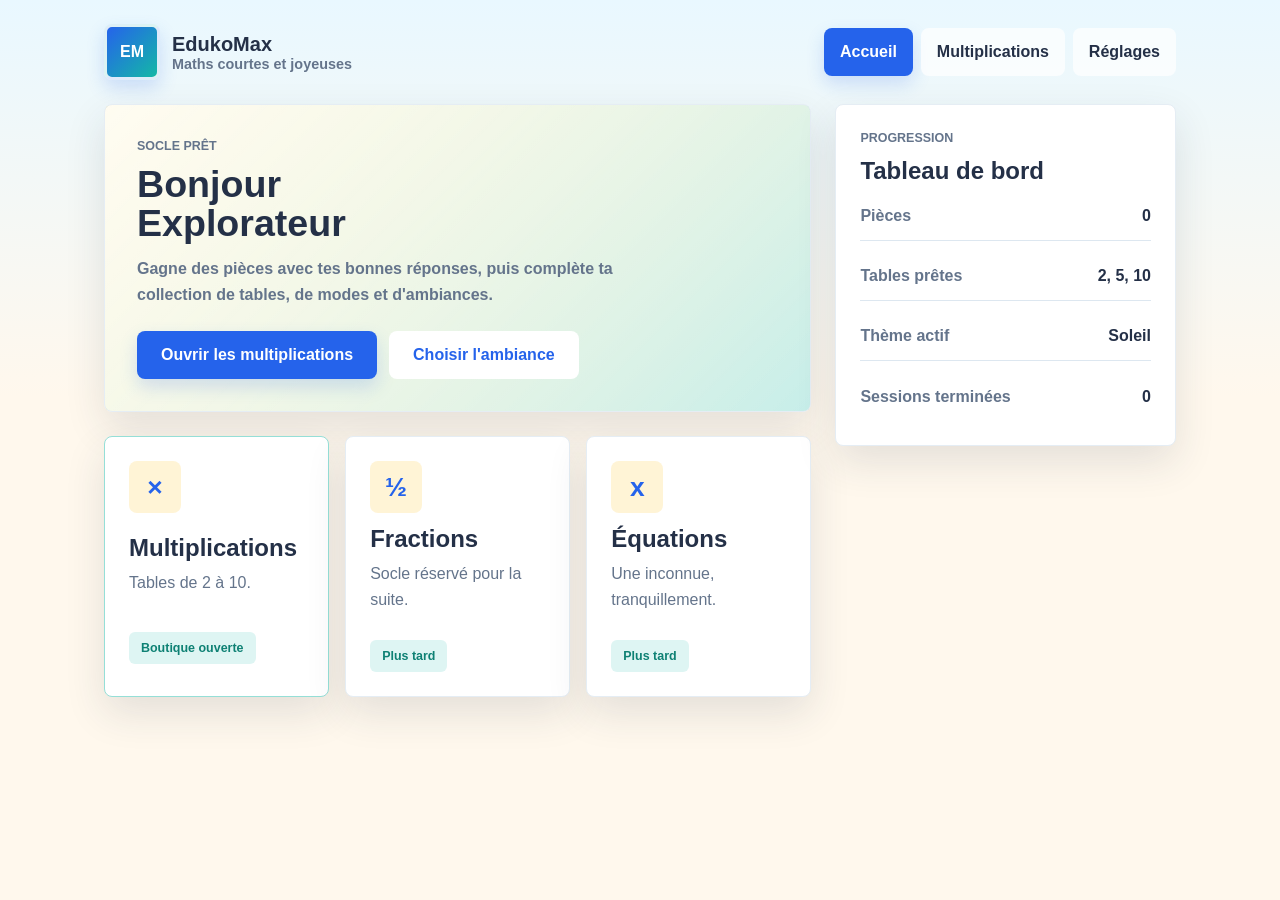
==== index.html @ 13867595 "feat: implement routing and screen rendering for multiplication game - Add router functionality to m" ====
<!doctype html>
<html lang="fr">
  <head>
    <meta charset="utf-8">
    <meta name="viewport" content="width=device-width, initial-scale=1">
    <meta
      name="description"
      content="EdukoMax, une application de maths lisible et ludique pour enfants."
    >
    <title>EdukoMax</title>
    <link rel="icon" href="data:,">
    <link rel="stylesheet" href="./css/tokens.css">
    <link rel="stylesheet" href="./css/base.css">
    <link rel="stylesheet" href="./css/layout.css">
    <link rel="stylesheet" href="./css/components.css">
    <link rel="stylesheet" href="./css/themes.css">
  </head>
  <body>
    <a class="skip-link" href="#main-content">Aller au contenu</a>
    <div id="app" data-app-root>
      <main class="loading-shell" aria-live="polite">
        <p>EdukoMax se pr&eacute;pare...</p>
      </main>
    </div>
    <script type="module">
      if (location.protocol === "file:") {
        startFileApp();
      } else {
        import("./js/app.js").catch(showBootError);
      }

      function startFileApp() {
        const root = document.querySelector("[data-app-root]");

        if (!root) {
          return;
        }

        const tables = [2, 5, 10, 3, 4, 6, 8, 9, 7];
        const initialTables = [2, 5, 10];
        const themes = [
          fileTheme("sunny", "Soleil", "Clair, chaud et joyeux.", 0, ["#2563eb", "#14b8a6", "#facc15"]),
          fileTheme("ocean", "Océan", "Frais, calme et concentré.", 8, ["#0f76c9", "#10b981", "#fde047"]),
          fileTheme("berry", "Fruits", "Vif, doux et pétillant.", 10, ["#c026d3", "#22c55e", "#f97316"])
        ];
        const modeItems = [
          fileMode("direct-answer", "Réponse directe", "Écris le résultat.", 0),
          fileMode("multiple-choice", "Choix rapide", "Choisis parmi 4 réponses.", 4, "correct-total", 4),
          fileMode("visual-groups", "Groupes visuels", "Compte les petits groupes.", 4, "correct-total", 4),
          fileMode("missing-factor", "Facteur caché", "Trouve le nombre manquant.", 8, "table", 3),
          fileMode("mixed", "Mode mélange", "Toutes les formes en session.", 12, "mixed", 0)
        ];
        const tableItems = [
          fileTableItem(3, 6, [2, 5, 10], 6),
          fileTableItem(4, 6, [3], 6),
          fileTableItem(6, 8, [4], 8),
          fileTableItem(8, 8, [6], 8),
          fileTableItem(9, 10, [8], 10),
          fileTableItem(7, 10, [9], 10)
        ];
        let save = loadFileSave();
        let route = getFileRoute();
        let fileSession = null;
        let fileAutoAdvanceTimer = null;

        document.documentElement.dataset.theme = save.settings.theme;
        saveFileSave(save);
        renderFileApp();

        window.addEventListener("hashchange", () => {
          route = getFileRoute();
          renderFileApp();
        });

        root.addEventListener("click", (event) => {
          const routeTarget = event.target.closest("[data-route]");
          const startTarget = event.target.closest("[data-start-session]");
          const submitTarget = event.target.closest("[data-submit-answer]");
          const buyTarget = event.target.closest("[data-buy-type][data-buy-id]");
          const answerTarget = event.target.closest("[data-session-answer]");
          const themeTarget = event.target.closest("[data-theme]");

          if (submitTarget) {
            event.preventDefault();
            if (submitFileAnswerForm(submitTarget.closest("[data-answer-form]"))) {
              renderFileApp();
            }
            return;
          }

          if (buyTarget) {
            buyFileItem(buyTarget.dataset.buyType, buyTarget.dataset.buyId);
            renderFileApp();
            return;
          }

          if (routeTarget) {
            location.hash = routeTarget.dataset.route;
            return;
          }

          if (startTarget) {
            fileSession = createFileSession(startTarget.dataset.startSession);
            route = "multiplication-session";
            location.hash = "multiplication-session";
            renderFileApp();
            return;
          }

          if (answerTarget) {
            answerFileSession(Number(answerTarget.dataset.sessionAnswer));
            renderFileApp();
            return;
          }

          if (event.target.closest("[data-next-question]")) {
            advanceFileSession();
            renderFileApp();
            return;
          }

          if (event.target.closest("[data-end-session]")) {
            fileSession = null;
            route = "multiplication";
            location.hash = "multiplication";
            renderFileApp();
            return;
          }

          if (themeTarget) {
            if (!isFileThemeOwned(themeTarget.dataset.theme)) {
              return;
            }

            save.settings.theme = normalizeFileTheme(themeTarget.dataset.theme);
            save.updatedAt = new Date().toISOString();
            document.documentElement.dataset.theme = save.settings.theme;
            saveFileSave(save);
            renderFileApp();
          }
        });

        root.addEventListener("submit", (event) => {
          const answerForm = event.target.closest("[data-answer-form]");

          if (!answerForm) {
            return;
          }

          event.preventDefault();
          if (submitFileAnswerForm(answerForm)) {
            renderFileApp();
          }
        });

        function renderFileApp() {
          clearFileAutoAdvance();
          document.title = getFilePageTitle(route);
          root.innerHTML = `
            <div class="app-shell">
              ${renderHeader()}
              <main id="main-content" class="app-main" tabindex="-1">
                ${renderCurrentFileView()}
              </main>
            </div>
          `;
          focusFileAnswerInput();
          scheduleFileAutoAdvance();
        }

        function renderCurrentFileView() {
          if (route === "multiplication") {
            return renderMultiplication();
          }

          if (route === "multiplication-session") {
            return renderFileSession();
          }

          if (route === "settings") {
            return renderSettings();
          }

          return renderHome();
        }

        function renderHeader() {
          return `
            <header class="topbar">
              <div class="brand" aria-label="EdukoMax">
                <span class="brand-mark" aria-hidden="true">EM</span>
                <span>
                  <span class="brand-name">EdukoMax</span>
                  <span class="brand-subtitle">Maths courtes et joyeuses</span>
                </span>
              </div>
              <nav class="topnav" aria-label="Navigation principale">
                ${renderNavButton("Accueil", "home")}
                ${renderNavButton("Multiplications", "multiplication")}
                ${renderNavButton("Réglages", "settings")}
              </nav>
            </header>
          `;
        }

        function renderHome() {
          return `
            <section class="dashboard-grid" aria-labelledby="home-title">
              <div class="learning-column">
                <section class="welcome-panel">
                  <p class="eyebrow">Socle prêt</p>
                  <h1 id="home-title">Bonjour ${escapeFileHtml(save.profile.name)}</h1>
                  <p>
                    Gagne des pièces avec tes bonnes réponses, puis complète ta
                    collection de tables, de modes et d'ambiances.
                  </p>
                  <div class="action-row">
                    <button class="button button-primary" type="button" data-route="multiplication">
                      Ouvrir les multiplications
                    </button>
                    <button class="button button-secondary" type="button" data-route="settings">
                      Choisir l'ambiance
                    </button>
                  </div>
                </section>
                <section class="subject-grid" aria-label="Domaines de maths">
                  ${renderSubject("&times;", "Multiplications", "Tables de 2 à 10.", "Boutique ouverte", "multiplication")}
                  ${renderSubject("&frac12;", "Fractions", "Socle réservé pour la suite.", "Plus tard")}
                  ${renderSubject("x", "Équations", "Une inconnue, tranquillement.", "Plus tard")}
                </section>
              </div>
              <aside class="panel" aria-labelledby="status-title">
                <p class="eyebrow">Progression</p>
                <h2 id="status-title">Tableau de bord</h2>
                <ul class="status-list">
                  <li><span>Pièces</span><strong>${save.rewards.coins}</strong></li>
                  <li><span>Tables prêtes</span><strong>${save.progress.multiplication.unlockedTables.join(", ")}</strong></li>
                  <li><span>Thème actif</span><strong>${getThemeLabel(save.settings.theme)}</strong></li>
                  <li><span>Sessions terminées</span><strong>${save.sessions.completed}</strong></li>
                </ul>
              </aside>
            </section>
          `;
        }

        function renderMultiplication() {
          return `
            <section class="shop-hero" aria-labelledby="multiplication-title">
              <div>
                <p class="eyebrow">Boutique des tables</p>
                <h1 id="multiplication-title">Choisis ton mode</h1>
                <p>Gagne des pièces, puis débloque des tables, modes et ambiances.</p>
              </div>
              <div class="coin-pill"><span aria-hidden="true">●</span><strong>${save.rewards.coins}</strong><span>pièces</span></div>
            </section>
            <section aria-labelledby="modes-title">
              <div class="section-heading">
                <p class="eyebrow">Modes</p>
                <h2 id="modes-title">Missions à choisir</h2>
              </div>
              <div class="shop-grid">
                ${modeItems.map(renderFileModeCard).join("")}
              </div>
            </section>
            <section aria-labelledby="tables-title">
              <div class="section-heading">
                <p class="eyebrow">Collectibles</p>
                <h2 id="tables-title">Tables à collectionner</h2>
              </div>
              <div class="shop-grid shop-grid--tables">
                ${renderFileInitialTables()}
                ${tableItems.map(renderFileTableCard).join("")}
              </div>
            </section>
          `;
        }

        function renderFileSession() {
          if (!fileSession) {
            return `
              <section class="panel" aria-labelledby="missing-session-title">
                <p class="eyebrow">Multiplications</p>
                <h1 id="missing-session-title">Aucune session en cours</h1>
                <p>Démarre une session courte depuis le module Multiplications.</p>
                <button class="button button-primary" type="button" data-route="multiplication">
                  Aller aux multiplications
                </button>
              </section>
            `;
          }

          if (fileSession.isComplete && !fileSession.feedback) {
            return `
              <section class="session-grid" aria-labelledby="summary-title">
                <div class="question-panel">
                  <p class="eyebrow">Session terminée</p>
                  <h1 id="summary-title">Beau travail</h1>
                  <p>Tu as répondu à ${fileSession.answeredCount} questions avec ${fileSession.correctCount} réussites.</p>
                  <div class="score-card">
                    <strong>${getFileAccuracy()}%</strong>
                    <span>de réussite sur cette session</span>
                  </div>
                  <div class="action-row">
                    <button class="button button-primary" type="button" data-start-session="${fileSession.modeId}">
                      Refaire une session
                    </button>
                    <button class="button button-secondary" type="button" data-end-session>
                      Retour au module
                    </button>
                  </div>
                </div>
                ${renderFileSessionSummaryAside()}
              </section>
            `;
          }

          return `
            <section class="session-grid" aria-labelledby="session-title">
              <div class="question-panel">
                <p class="eyebrow">Question ${fileSession.feedback ? fileSession.answeredCount : fileSession.answeredCount + 1} sur ${fileSession.totalQuestions}</p>
                <h1 id="session-title">À toi de jouer</h1>
                <progress class="session-progress" value="${fileSession.answeredCount}" max="${fileSession.totalQuestions}"></progress>
                <div class="question-box">
                  <p class="question-prompt">${fileSession.question.prompt}</p>
                  ${fileSession.question.mode === "visual-groups" ? renderFileVisualGroups(fileSession.question) : ""}
                </div>
                ${renderFileAnswerArea()}
              </div>
              ${renderFileSessionAside()}
            </section>
          `;
        }

        function renderFileAnswerArea() {
          return `
            <div class="answer-area">
              ${renderFileAnswerContent()}
            </div>
          `;
        }

        function renderFileAnswerContent() {
          if (fileSession.feedback) {
            const toneClass = fileSession.feedback.isCorrect ? " feedback-card--success" : "";

            return `
              <div class="feedback-card${toneClass}" role="status">
                ${fileSession.feedback.isCorrect ? '<span class="victory-burst" aria-hidden="true">★</span>' : ""}
                <h2>${fileSession.feedback.title}</h2>
                <p>${fileSession.feedback.message}</p>
                ${fileSession.feedback.explanation ? `<p>${fileSession.feedback.explanation}</p>` : ""}
                ${fileSession.feedback.autoAdvance ? '<p class="progress-line">Question suivante...</p>' : `
                  <button class="button button-primary" type="button" data-next-question>
                    Continuer
                  </button>
                `}
              </div>
            `;
          }

          if (fileSession.question.mode === "multiple-choice") {
            return `
              <div class="choice-grid" aria-label="Choix de réponses">
                ${fileSession.question.choices
                  .map((choice) => `<button class="choice-button" type="button" data-session-answer="${choice}">${choice}</button>`)
                  .join("")}
              </div>
            `;
          }

          return `
            <form class="answer-form" data-answer-form>
              <label class="answer-label" for="file-answer-input">Ta réponse</label>
              <div class="answer-row">
                <input id="file-answer-input" name="answer" class="answer-input" data-answer-input type="number" inputmode="numeric" min="0" required autocomplete="off">
                <button class="button button-primary" type="submit" data-submit-answer>Valider</button>
              </div>
            </form>
          `;
        }

        function renderFileSessionAside() {
          return `
            <aside class="panel" aria-labelledby="session-stats-title">
              <p class="eyebrow">En cours</p>
              <h2 id="session-stats-title">${getFileModeLabel(fileSession?.modeId)}</h2>
              <ul class="status-list">
                <li><span>Réponses</span><strong>${fileSession?.answeredCount || 0}/8</strong></li>
                <li><span>Réussites</span><strong>${fileSession?.correctCount || 0}</strong></li>
                <li><span>Score</span><strong>${getFileAccuracy()}%</strong></li>
              </ul>
            </aside>
          `;
        }

        function renderFileSessionSummaryAside() {
          return `
            <aside class="panel" aria-labelledby="session-summary-title">
              <p class="eyebrow">Détails</p>
              <h2 id="session-summary-title">Session terminée</h2>
              <ul class="status-list">
                <li><span>Réponses</span><strong>${fileSession?.answeredCount || 0}/8</strong></li>
                <li><span>Réussites</span><strong>${fileSession?.correctCount || 0}</strong></li>
                <li><span>Score</span><strong>${getFileAccuracy()}%</strong></li>
              </ul>
            </aside>
          `;
        }

        function renderSettings() {
          return `
            <section class="settings-grid" aria-labelledby="settings-title">
              <div class="panel">
                <p class="eyebrow">Ambiance</p>
                <h1 id="settings-title">Boutique des thèmes</h1>
                <p>Débloque une ambiance avec tes pièces, puis active-la.</p>
                <div class="theme-grid">
                  ${themes.map(renderThemeButton).join("")}
                </div>
              </div>
              <aside class="panel" aria-labelledby="wallet-title">
                <p class="eyebrow">Porte-pièces</p>
                <h2 id="wallet-title">${save.rewards.coins} pièces</h2>
                <ul class="status-list">
                  <li><span>Bonnes réponses</span><strong>${getFileTotalCorrect()}</strong></li>
                  <li><span>Thèmes possédés</span><strong>${save.rewards.ownedThemes.length}</strong></li>
                  <li><span>Actif</span><strong>${getThemeLabel(save.settings.theme)}</strong></li>
                </ul>
              </aside>
            </section>
          `;
        }

        function renderNavButton(label, targetRoute) {
          const activeClass = route === targetRoute ? " is-active" : "";
          const current = route === targetRoute ? ' aria-current="page"' : "";

          return `
            <button class="nav-button${activeClass}" type="button" data-route="${targetRoute}"${current}>
              ${label}
            </button>
          `;
        }

        function renderSubject(symbol, title, text, tag, targetRoute = null) {
          if (targetRoute) {
            return `
              <button
                class="subject-card subject-card--ready"
                type="button"
                data-route="${targetRoute}"
                aria-label="Ouvrir le module ${title}"
              >
                ${renderSubjectContent(symbol, title, text, tag)}
              </button>
            `;
          }

          return `
            <article class="subject-card${tag === "Module prêt" ? " subject-card--ready" : ""}">
              ${renderSubjectContent(symbol, title, text, tag)}
            </article>
          `;
        }

        function renderSubjectContent(symbol, title, text, tag) {
          return `
            <span class="subject-symbol" aria-hidden="true">${symbol}</span>
            <div><h2>${title}</h2><p>${text}</p></div>
            <span class="tag">${tag}</span>
          `;
        }

        function renderFileModeCard(mode) {
          const owned = isFileModeOwned(mode.id);

          return `
            <article class="shop-card${owned ? " is-owned" : ""}">
              <span class="subject-symbol" aria-hidden="true">${getFileModeIcon(mode.id)}</span>
              <div><h3>${mode.label}</h3><p>${mode.description}</p></div>
              <span class="tag">${mode.cost === 0 ? "Gratuit" : `${mode.cost} pièces`}</span>
              ${owned ? `
                <button class="button button-primary" type="button" data-start-session="${mode.id}">
                  Jouer
                </button>
              ` : renderFileBuyButton("mode", mode.id, canBuyFileMode(mode))}
            </article>
          `;
        }

        function renderFileInitialTables() {
          return save.progress.multiplication.unlockedTables
            .filter((table) => initialTables.includes(table))
            .map((table) => `
              <article class="shop-card table-card is-owned">
                <span class="table-token" aria-hidden="true">${table}</span>
                <div><h3>Table de ${table}</h3><p>Déjà dans ta collection.</p></div>
                <span class="tag">Possédée</span>
              </article>
            `)
            .join("");
        }

        function renderFileTableCard(item) {
          const owned = save.progress.multiplication.unlockedTables.includes(item.table);
          const currentPoints = getFilePointsForTables(item.requiredTables);

          return `
            <article class="shop-card table-card${owned ? " is-owned" : ""}">
              <span class="table-token" aria-hidden="true">${item.table}</span>
              <div><h3>${item.label}</h3><p>${item.description}</p></div>
              <p class="progress-line">Points: ${currentPoints}/${item.requiredPoints}</p>
              <span class="tag">${item.cost} pièces</span>
              ${owned ? '<span class="tag">Possédée</span>' : renderFileBuyButton("table", item.id, canBuyFileTable(item))}
            </article>
          `;
        }

        function renderFileBuyButton(type, id, canBuy) {
          return `
            <button
              class="button ${canBuy ? "button-primary" : "button-secondary"}"
              type="button"
              ${canBuy ? `data-buy-type="${type}" data-buy-id="${id}"` : "disabled"}
            >
              ${canBuy ? "Acheter" : "Verrouillé"}
            </button>
          `;
        }

        function renderThemeButton(theme) {
          const activeClass = theme.id === save.settings.theme ? " is-active" : "";
          const pressed = theme.id === save.settings.theme ? "true" : "false";
          const owned = isFileThemeOwned(theme.id);
          const canBuy = !owned && save.rewards.coins >= theme.cost;

          return `
            <article class="theme-button${activeClass}">
              <span
                class="theme-swatch"
                aria-hidden="true"
                style="--swatch-a: ${theme.swatch[0]}; --swatch-b: ${theme.swatch[1]}; --swatch-c: ${theme.swatch[2]};"
              ></span>
              <strong>${theme.label}</strong>
              <span>${theme.description}</span>
              ${owned ? `
                <button class="button button-primary" type="button" data-theme="${theme.id}" aria-pressed="${pressed}">
                  ${pressed === "true" ? "Actif" : "Utiliser"}
                </button>
              ` : `
                <button
                  class="button ${canBuy ? "button-primary" : "button-secondary"}"
                  type="button"
                  ${canBuy ? `data-buy-type="theme" data-buy-id="${theme.id}"` : "disabled"}
                >
                  Acheter ${theme.cost}
                </button>
              `}
            </article>
          `;
        }

        function getThemeLabel(themeId) {
          return themes.find((theme) => theme.id === themeId)?.label || "Soleil";
        }

        function buyFileItem(type, id) {
          if (type === "table") {
            const item = tableItems.find((table) => String(table.id) === String(id));

            if (item && canBuyFileTable(item)) {
              save.rewards.coins -= item.cost;
              save.progress.multiplication.unlockedTables = normalizeFileTables([
                ...save.progress.multiplication.unlockedTables,
                item.table
              ]);
              recordFilePurchase(type, id, item.cost);
            }
          }

          if (type === "mode") {
            const item = modeItems.find((mode) => mode.id === id);

            if (item && canBuyFileMode(item)) {
              save.rewards.coins -= item.cost;
              save.progress.multiplication.unlockedModes = normalizeFileModes([
                ...save.progress.multiplication.unlockedModes,
                item.id
              ], item.id === "mixed");
              save.progress.multiplication.mixedModeUnlocked =
                item.id === "mixed" || save.progress.multiplication.mixedModeUnlocked;
              recordFilePurchase(type, id, item.cost);
            }
          }

          if (type === "theme") {
            const item = themes.find((theme) => theme.id === id);

            if (item && !isFileThemeOwned(id) && save.rewards.coins >= item.cost) {
              save.rewards.coins -= item.cost;
              save.rewards.ownedThemes = normalizeFileThemes([
                ...save.rewards.ownedThemes,
                item.id
              ], item.id);
              save.settings.theme = item.id;
              document.documentElement.dataset.theme = item.id;
              recordFilePurchase(type, id, item.cost);
            }
          }

          save.updatedAt = new Date().toISOString();
          saveFileSave(save);
        }

        function recordFilePurchase(type, id, cost) {
          save.rewards.purchases.push({
            type,
            id: String(id),
            cost,
            purchasedAt: new Date().toISOString()
          });
        }

        function canBuyFileTable(item) {
          return !save.progress.multiplication.unlockedTables.includes(item.table) &&
            getFilePointsForTables(item.requiredTables) >= item.requiredPoints &&
            save.rewards.coins >= item.cost;
        }

        function canBuyFileMode(item) {
          if (isFileModeOwned(item.id) || save.rewards.coins < item.cost) {
            return false;
          }

          if (item.requirementType === "correct-total") {
            return getFileTotalCorrect() >= item.requirementValue;
          }

          if (item.requirementType === "table") {
            return save.progress.multiplication.unlockedTables.includes(item.requirementValue);
          }

          if (item.requirementType === "mixed") {
            return save.progress.multiplication.unlockedTables.length >= 3 &&
              ["direct-answer", "multiple-choice", "visual-groups", "missing-factor"]
                .every(isFileModeOwned);
          }

          return true;
        }

        function isFileModeOwned(modeId) {
          return save.progress.multiplication.unlockedModes.includes(modeId);
        }

        function isFileThemeOwned(themeId) {
          return save.rewards.ownedThemes.includes(themeId);
        }

        function getFilePointsForTables(requiredTables) {
          const points = normalizeFileTablePoints(save.progress.multiplication.tablePoints);

          return requiredTables.reduce((total, table) => total + (points[table] || 0), 0);
        }

        function getFileTotalCorrect() {
          const factSuccesses = Object.values(save.progress.multiplication.facts || {})
            .reduce((total, fact) => total + normalizeFileCount(fact?.successes), 0);

          return Math.max(save.rewards.totalCoinsEarned, factSuccesses);
        }

        function getFileModeIcon(modeId) {
          return {
            "direct-answer": "×",
            "multiple-choice": "4",
            "visual-groups": "●",
            "missing-factor": "?",
            mixed: "★"
          }[modeId] || "×";
        }

        function getFileModeLabel(modeId) {
          return {
            "direct-answer": "Réponse directe",
            "multiple-choice": "Choix rapide",
            "visual-groups": "Groupes visuels",
            "missing-factor": "Facteur caché",
            mixed: "Mode mélange"
          }[modeId] || "Session courte";
        }

        function getFilePageTitle(targetRoute) {
          if (targetRoute === "settings") {
            return "Réglages - EdukoMax";
          }

          if (targetRoute === "multiplication") {
            return "Multiplications - EdukoMax";
          }

          if (targetRoute === "multiplication-session") {
            return "Session multiplications - EdukoMax";
          }

          return "EdukoMax";
        }

        function createFileSession(modeId = "direct-answer") {
          const safeMode = isFileModeOwned(modeId) ? modeId : "direct-answer";

          return {
            modeId: safeMode,
            totalQuestions: 8,
            answeredCount: 0,
            correctCount: 0,
            index: 0,
            question: createFileQuestion(0, safeMode),
            feedback: null,
            isComplete: false
          };
        }

        function submitFileAnswerForm(form) {
          if (!form) {
            return false;
          }

          if (typeof form.reportValidity === "function" && !form.reportValidity()) {
            return false;
          }

          const answerValue = new FormData(form).get("answer");

          if (answerValue === null || String(answerValue).trim() === "") {
            return false;
          }

          const answer = Number(answerValue);
          answerFileSession(answer);
          return true;
        }

        function answerFileSession(value) {
          if (!fileSession || fileSession.feedback || fileSession.isComplete) {
            return;
          }

          const question = fileSession.question;
          const isCorrect = value === question.correctAnswer;

          updateFileFact(question, isCorrect);
          if (isCorrect) {
            rewardFileAnswer(question.table);
          }

          fileSession.answeredCount += 1;
          fileSession.correctCount += isCorrect ? 1 : 0;
          fileSession.feedback = createFileFeedback(question, value, isCorrect);

          if (fileSession.answeredCount >= fileSession.totalQuestions) {
            fileSession.isComplete = true;
            save.sessions.completed += 1;
            save.sessions.lastPlayedAt = new Date().toISOString();
          }

          save.updatedAt = new Date().toISOString();
          saveFileSave(save);
        }

        function advanceFileSession() {
          if (!fileSession) {
            return;
          }

          if (fileSession.isComplete) {
            fileSession.feedback = null;
            return;
          }

          fileSession.index += 1;
          fileSession.question = createFileQuestion(fileSession.index, fileSession.modeId);
          fileSession.feedback = null;
        }

        function createFileQuestion(index, modeId = "direct-answer") {
          const modes = ["direct-answer", "multiple-choice", "direct-answer", "missing-factor", "visual-groups", "multiple-choice", "direct-answer", "missing-factor"];
          const mode = modeId === "mixed" ? modes[index % modes.length] : modeId;
          const fact = chooseFileFact();
          const prompt = mode === "missing-factor"
            ? `${fact.table} x ? = ${fact.product}`
            : mode === "visual-groups"
              ? `${fact.factor} groupes de ${fact.table}, cela fait combien ?`
              : `${fact.table} x ${fact.factor} = ?`;

          return {
            ...fact,
            mode,
            prompt,
            correctAnswer: mode === "missing-factor" ? fact.factor : fact.product,
            choices: mode === "multiple-choice" ? createFileChoices(fact.product, fact.table) : []
          };
        }

        function chooseFileFact() {
          const tables = save.progress.multiplication.unlockedTables;
          const facts = tables.flatMap((table) =>
            [2, 3, 4, 5, 6, 7, 8, 9, 10].map((factor) => ({
              id: `${table}x${factor}`,
              table,
              factor,
              product: table * factor
            }))
          );

          return facts
            .map((fact) => ({
              fact,
              score: getFileFactPriority(save.progress.multiplication.facts[fact.id])
            }))
            .sort((first, second) => second.score - first.score)[0].fact;
        }

        function getFileFactPriority(factProgress) {
          if (!factProgress) {
            return 100;
          }

          const recentErrors = Array.isArray(factProgress.recentResults)
            ? factProgress.recentResults.filter((result) => !result.correct).length
            : 0;

          return 80 - (factProgress.mastery || 0) + recentErrors * 8;
        }

        function updateFileFact(question, isCorrect) {
          const fact = save.progress.multiplication.facts[question.id] || {
            attempts: 0,
            successes: 0,
            errors: 0,
            currentStreak: 0,
            bestStreak: 0,
            recentResults: [],
            lastAnsweredAt: null,
            averageResponseMs: null,
            mastery: 0
          };
          fact.attempts += 1;
          fact.successes += isCorrect ? 1 : 0;
          fact.errors += isCorrect ? 0 : 1;
          fact.currentStreak = isCorrect ? fact.currentStreak + 1 : 0;
          fact.bestStreak = Math.max(fact.bestStreak, fact.currentStreak);
          fact.recentResults = [
            ...fact.recentResults,
            { correct: isCorrect, answeredAt: new Date().toISOString() }
          ].slice(-10);
          fact.lastAnsweredAt = new Date().toISOString();
          fact.mastery = Math.round((fact.successes / fact.attempts) * 70) +
            Math.min(fact.currentStreak * 6, 30);
          save.progress.multiplication.facts[question.id] = fact;
        }

        function rewardFileAnswer(table) {
          save.rewards.coins += 1;
          save.rewards.totalCoinsEarned += 1;
          save.progress.multiplication.tablePoints = normalizeFileTablePoints(
            save.progress.multiplication.tablePoints
          );
          save.progress.multiplication.tablePoints[table] =
            (save.progress.multiplication.tablePoints[table] || 0) + 1;
        }

        function createFileChoices(correctAnswer, table) {
          return [correctAnswer, correctAnswer + table, correctAnswer - table, correctAnswer + 10]
            .filter((answer) => answer > 0)
            .filter((answer, index, list) => list.indexOf(answer) === index)
            .slice(0, 4)
            .sort((first, second) => first - second);
        }

        function createFileFeedback(question, value, isCorrect) {
          return {
            isCorrect,
            title: isCorrect ? "Bravo" : "On regarde ensemble",
            message: isCorrect
              ? "+1 pièce"
              : `Ta réponse ${value} est une bonne piste. La réponse attendue est ${question.correctAnswer}.`,
            explanation: isCorrect
              ? ""
              : `${question.table} x ${question.factor} = ${question.product}: on compte ${question.factor} groupes de ${question.table}.`,
            autoAdvance: isCorrect
          };
        }

        function renderFileVisualGroups(question) {
          return `
            <div class="visual-groups" aria-label="${question.factor} groupes de ${question.table}">
              ${Array.from({ length: question.factor }, () => `
                <span class="visual-group">
                  ${Array.from({ length: question.table }, () => '<i aria-hidden="true"></i>').join("")}
                </span>
              `).join("")}
            </div>
          `;
        }

        function getFileAccuracy() {
          if (!fileSession || fileSession.answeredCount === 0) {
            return 0;
          }

          return Math.round((fileSession.correctCount / fileSession.answeredCount) * 100);
        }

        function focusFileAnswerInput() {
          const answerInput = root.querySelector("[data-answer-input]");

          if (answerInput) {
            answerInput.focus();
          }
        }

        function scheduleFileAutoAdvance() {
          if (route !== "multiplication-session" || !fileSession?.feedback?.autoAdvance) {
            return;
          }

          fileAutoAdvanceTimer = window.setTimeout(() => {
            advanceFileSession();
            saveFileSave(save);
            renderFileApp();
          }, 850);
        }

        function clearFileAutoAdvance() {
          if (fileAutoAdvanceTimer !== null) {
            window.clearTimeout(fileAutoAdvanceTimer);
            fileAutoAdvanceTimer = null;
          }
        }
      }

      function loadFileSave() {
        try {
          const parsedSave = JSON.parse(localStorage.getItem("edukomax.save.v1"));
          return normalizeFileSave(parsedSave);
        } catch {
          return createFileSave();
        }
      }

      function saveFileSave(save) {
        try {
          localStorage.setItem("edukomax.save.v1", JSON.stringify(normalizeFileSave(save)));
        } catch {}
      }

      function fileTheme(id, label, description, cost, swatch) {
        return { id, label, description, cost, swatch };
      }

      function fileMode(id, label, description, cost, requirementType = null, requirementValue = 0) {
        return { id, label, description, cost, requirementType, requirementValue };
      }

      function fileTableItem(table, cost, requiredTables, requiredPoints) {
        return {
          id: String(table),
          table,
          label: `Table de ${table}`,
          description: `Ajoute la table de ${table} à tes missions.`,
          cost,
          requiredTables,
          requiredPoints
        };
      }

      function createFileSave() {
        const now = new Date().toISOString();

        return {
          version: 1,
          profile: { name: "Explorateur", createdAt: now },
          settings: { theme: "sunny", reducedMotion: false },
          progress: {
            multiplication: {
              unlockedTables: [2, 5, 10],
              mixedModeUnlocked: false,
              unlockedModes: ["direct-answer"],
              tablePoints: normalizeFileTablePoints({}),
              facts: {}
            },
            fractions: { unlocked: false },
            equations: { unlocked: false }
          },
          rewards: {
            xp: 0,
            stars: 0,
            coins: 0,
            totalCoinsEarned: 0,
            ownedThemes: ["sunny"],
            purchases: [],
            collectibles: []
          },
          sessions: { completed: 0, lastPlayedAt: null },
          updatedAt: now
        };
      }

      function normalizeFileSave(save) {
        const fallback = createFileSave();

        if (!save || typeof save !== "object" || Array.isArray(save)) {
          return fallback;
        }

        return {
          ...fallback,
          profile: {
            name: typeof save.profile?.name === "string" ? save.profile.name : fallback.profile.name,
            createdAt: typeof save.profile?.createdAt === "string" ? save.profile.createdAt : fallback.profile.createdAt
          },
          settings: {
            theme: normalizeFileTheme(save.settings?.theme),
            reducedMotion: Boolean(save.settings?.reducedMotion)
          },
          progress: {
            ...fallback.progress,
            multiplication: {
              unlockedTables: normalizeFileTables(save.progress?.multiplication?.unlockedTables),
              mixedModeUnlocked: Boolean(save.progress?.multiplication?.mixedModeUnlocked),
              unlockedModes: normalizeFileModes(
                save.progress?.multiplication?.unlockedModes,
                save.progress?.multiplication?.mixedModeUnlocked
              ),
              tablePoints: normalizeFileTablePoints(save.progress?.multiplication?.tablePoints),
              facts: save.progress?.multiplication?.facts || {}
            }
          },
          rewards: {
            xp: normalizeFileCount(save.rewards?.xp),
            stars: normalizeFileCount(save.rewards?.stars),
            coins: normalizeFileCount(save.rewards?.coins),
            totalCoinsEarned: normalizeFileCount(save.rewards?.totalCoinsEarned),
            ownedThemes: normalizeFileThemes(save.rewards?.ownedThemes, save.settings?.theme),
            purchases: Array.isArray(save.rewards?.purchases) ? save.rewards.purchases : [],
            collectibles: Array.isArray(save.rewards?.collectibles) ? save.rewards.collectibles : []
          },
          sessions: {
            completed: Number.isFinite(save.sessions?.completed) ? save.sessions.completed : 0,
            lastPlayedAt: typeof save.sessions?.lastPlayedAt === "string" ? save.sessions.lastPlayedAt : null
          },
          updatedAt: typeof save.updatedAt === "string" ? save.updatedAt : fallback.updatedAt
        };
      }

      function normalizeFileTheme(theme) {
        return ["sunny", "ocean", "berry"].includes(theme) ? theme : "sunny";
      }

      function normalizeFileTables(tables) {
        const cleanTables = Array.isArray(tables) ? tables.map(Number) : [];
        const requiredTables = [2, 5, 10, ...cleanTables];

        return [2, 5, 10, 3, 4, 6, 8, 9, 7].filter((table) =>
          requiredTables.includes(table)
        );
      }

      function normalizeFileModes(modes, mixedModeUnlocked = false) {
        const requestedModes = Array.isArray(modes) ? modes : [];
        const requiredModes = ["direct-answer", ...requestedModes];

        if (mixedModeUnlocked) {
          requiredModes.push("mixed");
        }

        return ["direct-answer", "multiple-choice", "visual-groups", "missing-factor", "mixed"]
          .filter((mode) => requiredModes.includes(mode));
      }

      function normalizeFileTablePoints(points) {
        const source = points && typeof points === "object" && !Array.isArray(points)
          ? points
          : {};

        return [2, 3, 4, 5, 6, 7, 8, 9, 10].reduce((cleanPoints, table) => {
          cleanPoints[table] = normalizeFileCount(source[table]);
          return cleanPoints;
        }, {});
      }

      function normalizeFileThemes(themes, activeTheme = "sunny") {
        const requestedThemes = Array.isArray(themes) ? themes : [];
        const requiredThemes = ["sunny", normalizeFileTheme(activeTheme), ...requestedThemes];

        return ["sunny", "ocean", "berry"].filter((theme) => requiredThemes.includes(theme));
      }

      function normalizeFileCount(value) {
        return Number.isFinite(value) && value >= 0 ? Math.round(value) : 0;
      }

      function getFileRoute() {
        const hashRoute = location.hash.replace("#", "");

        if (["home", "multiplication", "multiplication-session", "settings"].includes(hashRoute)) {
          return hashRoute;
        }

        return "home";
      }

      function escapeFileHtml(value) {
        return String(value)
          .replaceAll("&", "&amp;")
          .replaceAll("<", "&lt;")
          .replaceAll(">", "&gt;")
          .replaceAll('"', "&quot;")
          .replaceAll("'", "&#039;");
      }

      function showBootError(error) {
        const root = document.querySelector("[data-app-root]");

        if (!root) {
          return;
        }

        root.innerHTML = `
          <main class="loading-shell" aria-live="polite">
            <p>EdukoMax n'a pas pu démarrer. Ouvrez directement index.html, puis rechargez la page.</p>
          </main>
        `;
        console.error(error);
      }
    </script>
  </body>
</html>
---- css/tokens.css ----
:root {
  color-scheme: light;
  --font-family: "Segoe UI", "Atkinson Hyperlegible", Arial, sans-serif;
  --color-bg: #f7fbff;
  --color-bg-strong: #e8f4ff;
  --color-surface: #ffffff;
  --color-surface-soft: #f3f8ff;
  --color-ink: #20304a;
  --color-muted: #64748b;
  --color-line: #d7e3f2;
  --color-primary: #2563eb;
  --color-primary-ink: #ffffff;
  --color-secondary: #14b8a6;
  --color-accent: #f97316;
  --color-success: #16a34a;
  --color-warning: #facc15;
  --shadow-soft: 0 16px 40px rgba(32, 48, 74, 0.12);
  --shadow-button: 0 8px 18px rgba(37, 99, 235, 0.18);
  --radius-xs: 4px;
  --radius-sm: 6px;
  --radius-md: 8px;
  --space-1: 0.25rem;
  --space-2: 0.5rem;
  --space-3: 0.75rem;
  --space-4: 1rem;
  --space-5: 1.5rem;
  --space-6: 2rem;
  --space-7: 3rem;
  --font-xs: 0.78rem;
  --font-sm: 0.9rem;
  --font-md: 1rem;
  --font-lg: 1.25rem;
  --font-xl: 1.65rem;
  --font-xxl: 2.35rem;
  --touch-target: 48px;
  --transition-fast: 160ms ease;
}

@media (prefers-reduced-motion: reduce) {
  :root {
    --transition-fast: 1ms linear;
  }
}
---- css/base.css ----
* {
  box-sizing: border-box;
}

html {
  min-height: 100%;
  font-family: var(--font-family);
  text-size-adjust: 100%;
}

body {
  min-height: 100vh;
  margin: 0;
  color: var(--color-ink);
  background:
    linear-gradient(180deg, var(--color-bg-strong) 0%, var(--color-bg) 44%),
    var(--color-bg);
}

button,
input,
select,
textarea {
  font: inherit;
}

button {
  cursor: pointer;
}

button:disabled {
  cursor: not-allowed;
}

a {
  color: inherit;
}

h1,
h2,
h3,
p {
  margin-top: 0;
}

p {
  line-height: 1.6;
}

:focus-visible {
  outline: 4px solid color-mix(in srgb, var(--color-warning) 70%, white);
  outline-offset: 3px;
}

.skip-link {
  position: absolute;
  left: var(--space-4);
  top: var(--space-4);
  z-index: 10;
  transform: translateY(-180%);
  padding: var(--space-3) var(--space-4);
  border-radius: var(--radius-sm);
  background: var(--color-ink);
  color: white;
  font-weight: 700;
  transition: transform var(--transition-fast);
}

.skip-link:focus {
  transform: translateY(0);
}

.loading-shell {
  display: grid;
  min-height: 100vh;
  place-items: center;
  padding: var(--space-6);
  text-align: center;
}
---- css/layout.css ----
.app-shell {
  width: min(1120px, 100%);
  min-height: 100vh;
  margin: 0 auto;
  padding: var(--space-5);
}

.topbar {
  display: flex;
  align-items: center;
  justify-content: space-between;
  gap: var(--space-4);
  margin-bottom: var(--space-5);
}

.topnav {
  display: flex;
  flex-wrap: wrap;
  justify-content: flex-end;
  gap: var(--space-2);
}

.app-main {
  display: grid;
  gap: var(--space-5);
}

.dashboard-grid {
  display: grid;
  grid-template-columns: minmax(0, 1.35fr) minmax(280px, 0.65fr);
  gap: var(--space-5);
  align-items: start;
}

.learning-column {
  display: grid;
  gap: var(--space-5);
}

.subject-grid,
.theme-grid,
.shop-grid {
  display: grid;
  grid-template-columns: repeat(3, minmax(0, 1fr));
  gap: var(--space-4);
}

.shop-grid--tables {
  grid-template-columns: repeat(4, minmax(0, 1fr));
}

.settings-grid {
  display: grid;
  grid-template-columns: minmax(0, 1fr) minmax(260px, 0.45fr);
  gap: var(--space-5);
  align-items: start;
}

.session-grid {
  display: grid;
  grid-template-columns: minmax(0, 1fr) minmax(260px, 0.36fr);
  gap: var(--space-5);
  align-items: start;
}

@media (max-width: 860px) {
  .app-shell {
    padding: var(--space-4);
  }

  .topbar,
  .dashboard-grid,
  .settings-grid,
  .session-grid {
    grid-template-columns: 1fr;
  }

  .topbar {
    display: grid;
  }

  .topnav {
    justify-content: stretch;
  }

  .topnav .nav-button {
    flex: 1 1 9rem;
  }

  .subject-grid,
  .theme-grid,
  .shop-grid,
  .shop-grid--tables {
    grid-template-columns: 1fr;
  }
}
---- css/components.css ----
.brand {
  display: inline-flex;
  align-items: center;
  gap: var(--space-3);
  min-width: 0;
}

.brand-mark {
  display: grid;
  width: 56px;
  height: 56px;
  flex: 0 0 auto;
  place-items: center;
  border: 3px solid rgba(255, 255, 255, 0.85);
  border-radius: var(--radius-md);
  background: linear-gradient(135deg, var(--color-primary), var(--color-secondary));
  box-shadow: var(--shadow-button);
  color: white;
  font-weight: 900;
}

.brand-name,
.brand-subtitle {
  display: block;
}

.brand-name {
  font-size: var(--font-lg);
  font-weight: 900;
}

.brand-subtitle {
  color: var(--color-muted);
  font-size: var(--font-sm);
  font-weight: 700;
}

.nav-button,
.button,
.theme-button {
  min-height: var(--touch-target);
  border: 0;
  border-radius: var(--radius-md);
  font-weight: 800;
  transition:
    transform var(--transition-fast),
    box-shadow var(--transition-fast),
    background var(--transition-fast);
}

.nav-button {
  padding: var(--space-3) var(--space-4);
  background: rgba(255, 255, 255, 0.72);
  color: var(--color-ink);
}

.nav-button.is-active,
.button-primary {
  background: var(--color-primary);
  box-shadow: var(--shadow-button);
  color: var(--color-primary-ink);
}

.button-secondary {
  background: var(--color-surface);
  color: var(--color-primary);
}

.button {
  display: inline-flex;
  align-items: center;
  justify-content: center;
  gap: var(--space-2);
  padding: var(--space-3) var(--space-5);
}

.button:disabled {
  background: var(--color-line);
  color: var(--color-muted);
  cursor: not-allowed;
}

.nav-button:hover,
.button:hover,
button.subject-card:hover,
.theme-button:hover {
  transform: translateY(-1px);
}

.panel,
.welcome-panel,
.subject-card,
.shop-card,
.shop-hero {
  border: 1px solid color-mix(in srgb, var(--color-line) 76%, white);
  border-radius: var(--radius-md);
  background: var(--color-surface);
  box-shadow: var(--shadow-soft);
}

.welcome-panel {
  padding: var(--space-6);
  background:
    linear-gradient(135deg, rgba(255, 255, 255, 0.94), rgba(255, 255, 255, 0.76)),
    linear-gradient(135deg, var(--color-warning), var(--color-secondary));
}

.welcome-panel h1 {
  max-width: 12ch;
  margin-bottom: var(--space-3);
  font-size: var(--font-xxl);
  line-height: 1.05;
}

.welcome-panel p {
  max-width: 58ch;
  color: var(--color-muted);
  font-weight: 650;
}

.eyebrow {
  margin-bottom: var(--space-2);
  color: var(--color-primary);
  font-size: var(--font-xs);
  font-weight: 900;
  letter-spacing: 0;
  text-transform: uppercase;
}

.action-row {
  display: flex;
  flex-wrap: wrap;
  gap: var(--space-3);
  margin-top: var(--space-5);
}

.panel {
  padding: var(--space-5);
}

.section-heading {
  margin-bottom: var(--space-3);
}

.shop-hero {
  display: flex;
  align-items: center;
  justify-content: space-between;
  gap: var(--space-5);
  padding: var(--space-6);
  background:
    linear-gradient(135deg, rgba(255, 255, 255, 0.94), rgba(255, 255, 255, 0.8)),
    linear-gradient(135deg, var(--color-warning), var(--color-secondary));
}

.shop-hero p {
  max-width: 54ch;
  color: var(--color-muted);
  font-weight: 700;
}

.coin-pill {
  display: inline-flex;
  align-items: center;
  gap: var(--space-2);
  min-height: 56px;
  padding: var(--space-3) var(--space-4);
  border-radius: var(--radius-md);
  background: var(--color-surface);
  color: var(--color-ink);
  font-weight: 900;
  box-shadow: var(--shadow-button);
  white-space: nowrap;
}

.coin-pill span:first-child {
  color: var(--color-warning);
}

.shop-card {
  display: grid;
  align-content: start;
  gap: var(--space-3);
  min-height: 232px;
  padding: var(--space-4);
}

.shop-card.is-owned {
  border-color: color-mix(in srgb, var(--color-secondary) 52%, white);
}

.shop-card h3 {
  margin-bottom: var(--space-1);
}

.shop-card p {
  color: var(--color-muted);
}

.table-card {
  min-height: 212px;
}

.table-token {
  display: grid;
  width: 52px;
  height: 52px;
  place-items: center;
  border-radius: 50%;
  background: linear-gradient(135deg, var(--color-primary), var(--color-secondary));
  color: white;
  font-size: var(--font-xl);
  font-weight: 900;
}

.progress-line {
  min-height: 24px;
  color: var(--color-muted);
  font-weight: 900;
}

.panel h2,
.subject-card h2 {
  margin-bottom: var(--space-2);
}

.subject-card {
  display: grid;
  gap: var(--space-3);
  min-height: 220px;
  padding: var(--space-5);
  color: var(--color-ink);
  text-align: left;
  transition:
    transform var(--transition-fast),
    box-shadow var(--transition-fast);
}

.subject-card--ready {
  border-color: color-mix(in srgb, var(--color-secondary) 45%, white);
}

button.subject-card {
  cursor: pointer;
}

button.subject-card:hover {
  box-shadow: 0 18px 46px rgba(32, 48, 74, 0.16);
}

button.subject-card:active {
  transform: translateY(0);
}

.subject-symbol {
  display: grid;
  width: 52px;
  height: 52px;
  place-items: center;
  border-radius: var(--radius-md);
  background: var(--color-surface-soft);
  color: var(--color-primary);
  font-size: var(--font-xl);
  font-weight: 900;
}

.subject-card p,
.panel p {
  color: var(--color-muted);
}

.tag {
  display: inline-flex;
  width: fit-content;
  align-items: center;
  min-height: 32px;
  padding: var(--space-1) var(--space-3);
  border-radius: var(--radius-sm);
  background: color-mix(in srgb, var(--color-secondary) 14%, white);
  color: color-mix(in srgb, var(--color-secondary) 70%, black);
  font-size: var(--font-xs);
  font-weight: 900;
}

.status-list {
  display: grid;
  gap: var(--space-3);
  margin: 0;
  padding: 0;
  list-style: none;
}

.status-list li {
  display: flex;
  align-items: center;
  justify-content: space-between;
  gap: var(--space-4);
  min-height: 48px;
  border-bottom: 1px solid var(--color-line);
}

.status-list li:last-child {
  border-bottom: 0;
}

.status-list span {
  color: var(--color-muted);
  font-weight: 700;
}

.status-list strong {
  text-align: right;
}

.theme-button {
  display: grid;
  gap: var(--space-2);
  min-height: 132px;
  padding: var(--space-4);
  border: 2px solid transparent;
  background: var(--color-surface);
  color: var(--color-ink);
  text-align: left;
}

.theme-button.is-active {
  border-color: var(--color-primary);
  box-shadow: var(--shadow-button);
}

.theme-swatch {
  display: block;
  width: 100%;
  height: 36px;
  border-radius: var(--radius-sm);
  background: linear-gradient(90deg, var(--swatch-a), var(--swatch-b), var(--swatch-c));
}

.question-panel {
  display: grid;
  gap: var(--space-5);
  min-height: 480px;
  padding: var(--space-6);
  border: 1px solid color-mix(in srgb, var(--color-line) 76%, white);
  border-radius: var(--radius-md);
  background: var(--color-surface);
  box-shadow: var(--shadow-soft);
}

.session-progress {
  width: 100%;
  height: 14px;
  overflow: hidden;
  border: 0;
  border-radius: 999px;
  background: var(--color-line);
}

.session-progress::-webkit-progress-bar {
  background: var(--color-line);
}

.session-progress::-webkit-progress-value {
  background: linear-gradient(90deg, var(--color-secondary), var(--color-primary));
}

.session-progress::-moz-progress-bar {
  background: linear-gradient(90deg, var(--color-secondary), var(--color-primary));
}

.question-box {
  display: grid;
  gap: var(--space-4);
  min-height: 168px;
  padding: var(--space-5);
  border-radius: var(--radius-md);
  background: var(--color-surface-soft);
  align-content: center;
}

.question-prompt {
  margin: 0;
  color: var(--color-ink);
  font-size: var(--font-xxl);
  font-weight: 900;
  line-height: 1.1;
}

.choice-grid {
  display: grid;
  grid-template-columns: repeat(2, minmax(0, 1fr));
  gap: var(--space-3);
  min-height: 260px;
}

.choice-button {
  min-height: 72px;
  border: 0;
  border-radius: var(--radius-md);
  background: var(--color-primary);
  box-shadow: var(--shadow-button);
  color: var(--color-primary-ink);
  font-size: var(--font-xl);
  font-weight: 900;
}

.answer-form {
  display: grid;
  gap: var(--space-3);
  width: 100%;
}

.answer-label {
  display: block;
  min-height: 24px;
  color: var(--color-muted);
  font-weight: 900;
}

.answer-row {
  display: grid;
  grid-template-columns: minmax(9rem, 14rem) minmax(8rem, max-content);
  align-items: center;
  gap: var(--space-3);
}

.answer-input {
  width: 100%;
  height: 64px;
  padding: var(--space-3) var(--space-4);
  border: 2px solid var(--color-line);
  border-radius: var(--radius-md);
  color: var(--color-ink);
  font-size: var(--font-lg);
  font-weight: 900;
  appearance: textfield;
}

.answer-input::-webkit-inner-spin-button,
.answer-input::-webkit-outer-spin-button {
  margin: 0;
  appearance: none;
}

.answer-area {
  display: grid;
  min-height: 260px;
  align-content: start;
}

.feedback-card,
.score-card {
  display: grid;
  gap: var(--space-2);
  min-height: 260px;
  padding: var(--space-5);
  border-radius: var(--radius-md);
  background: color-mix(in srgb, var(--color-warning) 16%, white);
}

.feedback-card--success {
  background: color-mix(in srgb, var(--color-secondary) 16%, white);
  animation: victory-pop 680ms ease both;
}

.victory-burst {
  display: grid;
  width: 56px;
  height: 56px;
  place-items: center;
  border-radius: 50%;
  background: var(--color-warning);
  color: var(--color-ink);
  font-size: var(--font-xl);
  font-weight: 900;
  animation: victory-spin 680ms ease both;
}

.score-card strong {
  color: var(--color-primary);
  font-size: var(--font-xxl);
}

.score-card span {
  color: var(--color-muted);
  font-weight: 800;
}

.visual-groups {
  display: flex;
  flex-wrap: wrap;
  gap: var(--space-2);
}

.visual-group {
  display: inline-flex;
  flex-wrap: wrap;
  gap: 4px;
  max-width: 76px;
  padding: var(--space-2);
  border-radius: var(--radius-sm);
  background: var(--color-surface);
}

.visual-group i {
  width: 10px;
  height: 10px;
  border-radius: 50%;
  background: var(--color-accent);
}

@media (prefers-reduced-motion: reduce) {
  .nav-button:hover,
  .button:hover,
  button.subject-card:hover,
  .theme-button:hover {
    transform: none;
  }

  .feedback-card--success,
  .victory-burst {
    animation: none;
  }
}

@keyframes victory-pop {
  0% {
    transform: scale(0.96);
  }

  55% {
    transform: scale(1.02);
  }

  100% {
    transform: scale(1);
  }
}

@keyframes victory-spin {
  0% {
    transform: rotate(-16deg) scale(0.7);
  }

  100% {
    transform: rotate(0deg) scale(1);
  }
}

@media (max-width: 620px) {
  .choice-grid {
    grid-template-columns: 1fr;
  }

  .answer-row {
    grid-template-columns: 1fr;
  }

  .question-prompt {
    font-size: var(--font-xl);
  }

  .shop-hero {
    display: grid;
  }
}
---- css/themes.css ----
:root,
:root[data-theme="sunny"] {
  --color-bg: #fff8ed;
  --color-bg-strong: #e9f8ff;
  --color-surface: #ffffff;
  --color-surface-soft: #fff4d6;
  --color-ink: #243047;
  --color-muted: #64748b;
  --color-line: #dde7f0;
  --color-primary: #2563eb;
  --color-secondary: #14b8a6;
  --color-accent: #f97316;
  --color-warning: #facc15;
}

:root[data-theme="ocean"] {
  --color-bg: #effaf8;
  --color-bg-strong: #dff4ff;
  --color-surface: #ffffff;
  --color-surface-soft: #e8fff9;
  --color-ink: #19324a;
  --color-muted: #557085;
  --color-line: #cde7ef;
  --color-primary: #0f76c9;
  --color-secondary: #10b981;
  --color-accent: #f59e0b;
  --color-warning: #fde047;
}

:root[data-theme="berry"] {
  --color-bg: #fff6fb;
  --color-bg-strong: #f2f7ff;
  --color-surface: #ffffff;
  --color-surface-soft: #fff0f8;
  --color-ink: #33243c;
  --color-muted: #725f78;
  --color-line: #ead8ee;
  --color-primary: #c026d3;
  --color-secondary: #22c55e;
  --color-accent: #f97316;
  --color-warning: #facc15;
}
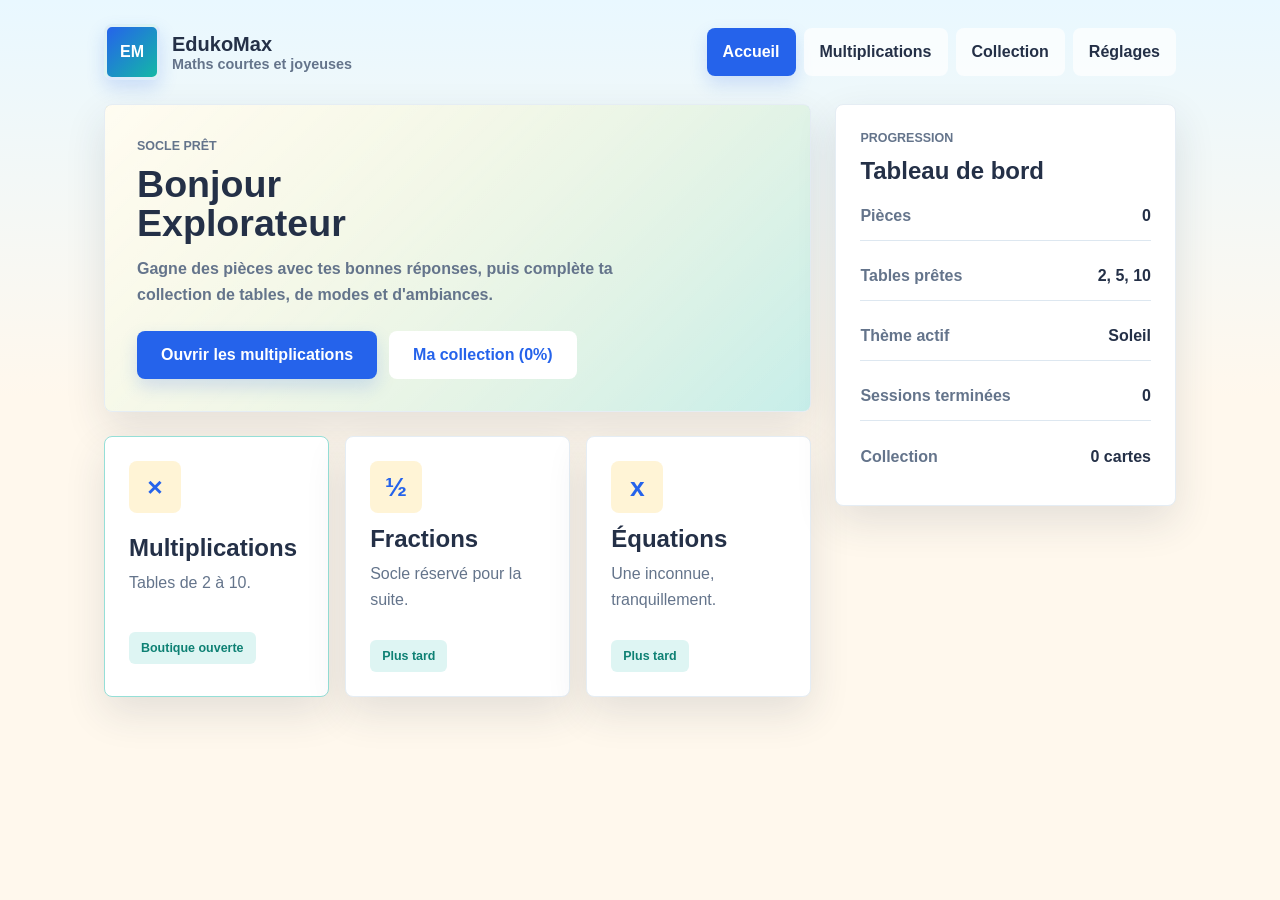
==== commit f57a35f4: "feat: implement collectibles system with cards, badges, and collection screen Agent-Logs-Url: https:" ====
--- a/index.html
+++ b/index.html
@@ -13,6 +13,7 @@
     <link rel="stylesheet" href="./css/base.css">
     <link rel="stylesheet" href="./css/layout.css">
     <link rel="stylesheet" href="./css/components.css">
+    <link rel="stylesheet" href="./css/collection.css">
     <link rel="stylesheet" href="./css/themes.css">
   </head>
   <body>
@@ -24,1100 +25,30 @@
     </div>
     <script type="module">
       if (location.protocol === "file:") {
-        startFileApp();
+        showFileProtocolNotice();
       } else {
         import("./js/app.js").catch(showBootError);
       }
 
-      function startFileApp() {
+      function showFileProtocolNotice() {
         const root = document.querySelector("[data-app-root]");
 
         if (!root) {
           return;
         }
 
-        const tables = [2, 5, 10, 3, 4, 6, 8, 9, 7];
-        const initialTables = [2, 5, 10];
-        const themes = [
-          fileTheme("sunny", "Soleil", "Clair, chaud et joyeux.", 0, ["#2563eb", "#14b8a6", "#facc15"]),
-          fileTheme("ocean", "Océan", "Frais, calme et concentré.", 8, ["#0f76c9", "#10b981", "#fde047"]),
-          fileTheme("berry", "Fruits", "Vif, doux et pétillant.", 10, ["#c026d3", "#22c55e", "#f97316"])
-        ];
-        const modeItems = [
-          fileMode("direct-answer", "Réponse directe", "Écris le résultat.", 0),
-          fileMode("multiple-choice", "Choix rapide", "Choisis parmi 4 réponses.", 4, "correct-total", 4),
-          fileMode("visual-groups", "Groupes visuels", "Compte les petits groupes.", 4, "correct-total", 4),
-          fileMode("missing-factor", "Facteur caché", "Trouve le nombre manquant.", 8, "table", 3),
-          fileMode("mixed", "Mode mélange", "Toutes les formes en session.", 12, "mixed", 0)
-        ];
-        const tableItems = [
-          fileTableItem(3, 6, [2, 5, 10], 6),
-          fileTableItem(4, 6, [3], 6),
-          fileTableItem(6, 8, [4], 8),
-          fileTableItem(8, 8, [6], 8),
-          fileTableItem(9, 10, [8], 10),
-          fileTableItem(7, 10, [9], 10)
-        ];
-        let save = loadFileSave();
-        let route = getFileRoute();
-        let fileSession = null;
-        let fileAutoAdvanceTimer = null;
-
-        document.documentElement.dataset.theme = save.settings.theme;
-        saveFileSave(save);
-        renderFileApp();
-
-        window.addEventListener("hashchange", () => {
-          route = getFileRoute();
-          renderFileApp();
-        });
-
-        root.addEventListener("click", (event) => {
-          const routeTarget = event.target.closest("[data-route]");
-          const startTarget = event.target.closest("[data-start-session]");
-          const submitTarget = event.target.closest("[data-submit-answer]");
-          const buyTarget = event.target.closest("[data-buy-type][data-buy-id]");
-          const answerTarget = event.target.closest("[data-session-answer]");
-          const themeTarget = event.target.closest("[data-theme]");
-
-          if (submitTarget) {
-            event.preventDefault();
-            if (submitFileAnswerForm(submitTarget.closest("[data-answer-form]"))) {
-              renderFileApp();
-            }
-            return;
-          }
-
-          if (buyTarget) {
-            buyFileItem(buyTarget.dataset.buyType, buyTarget.dataset.buyId);
-            renderFileApp();
-            return;
-          }
-
-          if (routeTarget) {
-            location.hash = routeTarget.dataset.route;
-            return;
-          }
-
-          if (startTarget) {
-            fileSession = createFileSession(startTarget.dataset.startSession);
-            route = "multiplication-session";
-            location.hash = "multiplication-session";
-            renderFileApp();
-            return;
-          }
-
-          if (answerTarget) {
-            answerFileSession(Number(answerTarget.dataset.sessionAnswer));
-            renderFileApp();
-            return;
-          }
-
-          if (event.target.closest("[data-next-question]")) {
-            advanceFileSession();
-            renderFileApp();
-            return;
-          }
-
-          if (event.target.closest("[data-end-session]")) {
-            fileSession = null;
-            route = "multiplication";
-            location.hash = "multiplication";
-            renderFileApp();
-            return;
-          }
-
-          if (themeTarget) {
-            if (!isFileThemeOwned(themeTarget.dataset.theme)) {
-              return;
-            }
-
-            save.settings.theme = normalizeFileTheme(themeTarget.dataset.theme);
-            save.updatedAt = new Date().toISOString();
-            document.documentElement.dataset.theme = save.settings.theme;
-            saveFileSave(save);
-            renderFileApp();
-          }
-        });
-
-        root.addEventListener("submit", (event) => {
-          const answerForm = event.target.closest("[data-answer-form]");
-
-          if (!answerForm) {
-            return;
-          }
-
-          event.preventDefault();
-          if (submitFileAnswerForm(answerForm)) {
-            renderFileApp();
-          }
-        });
-
-        function renderFileApp() {
-          clearFileAutoAdvance();
-          document.title = getFilePageTitle(route);
-          root.innerHTML = `
-            <div class="app-shell">
-              ${renderHeader()}
-              <main id="main-content" class="app-main" tabindex="-1">
-                ${renderCurrentFileView()}
-              </main>
-            </div>
-          `;
-          focusFileAnswerInput();
-          scheduleFileAutoAdvance();
-        }
-
-        function renderCurrentFileView() {
-          if (route === "multiplication") {
-            return renderMultiplication();
-          }
-
-          if (route === "multiplication-session") {
-            return renderFileSession();
-          }
-
-          if (route === "settings") {
-            return renderSettings();
-          }
-
-          return renderHome();
-        }
-
-        function renderHeader() {
-          return `
-            <header class="topbar">
-              <div class="brand" aria-label="EdukoMax">
-                <span class="brand-mark" aria-hidden="true">EM</span>
-                <span>
-                  <span class="brand-name">EdukoMax</span>
-                  <span class="brand-subtitle">Maths courtes et joyeuses</span>
-                </span>
-              </div>
-              <nav class="topnav" aria-label="Navigation principale">
-                ${renderNavButton("Accueil", "home")}
-                ${renderNavButton("Multiplications", "multiplication")}
-                ${renderNavButton("Réglages", "settings")}
-              </nav>
-            </header>
-          `;
-        }
-
-        function renderHome() {
-          return `
-            <section class="dashboard-grid" aria-labelledby="home-title">
-              <div class="learning-column">
-                <section class="welcome-panel">
-                  <p class="eyebrow">Socle prêt</p>
-                  <h1 id="home-title">Bonjour ${escapeFileHtml(save.profile.name)}</h1>
-                  <p>
-                    Gagne des pièces avec tes bonnes réponses, puis complète ta
-                    collection de tables, de modes et d'ambiances.
-                  </p>
-                  <div class="action-row">
-                    <button class="button button-primary" type="button" data-route="multiplication">
-                      Ouvrir les multiplications
-                    </button>
-                    <button class="button button-secondary" type="button" data-route="settings">
-                      Choisir l'ambiance
-                    </button>
-                  </div>
-                </section>
-                <section class="subject-grid" aria-label="Domaines de maths">
-                  ${renderSubject("&times;", "Multiplications", "Tables de 2 à 10.", "Boutique ouverte", "multiplication")}
-                  ${renderSubject("&frac12;", "Fractions", "Socle réservé pour la suite.", "Plus tard")}
-                  ${renderSubject("x", "Équations", "Une inconnue, tranquillement.", "Plus tard")}
-                </section>
-              </div>
-              <aside class="panel" aria-labelledby="status-title">
-                <p class="eyebrow">Progression</p>
-                <h2 id="status-title">Tableau de bord</h2>
-                <ul class="status-list">
-                  <li><span>Pièces</span><strong>${save.rewards.coins}</strong></li>
-                  <li><span>Tables prêtes</span><strong>${save.progress.multiplication.unlockedTables.join(", ")}</strong></li>
-                  <li><span>Thème actif</span><strong>${getThemeLabel(save.settings.theme)}</strong></li>
-                  <li><span>Sessions terminées</span><strong>${save.sessions.completed}</strong></li>
-                </ul>
-              </aside>
-            </section>
-          `;
-        }
-
-        function renderMultiplication() {
-          return `
-            <section class="shop-hero" aria-labelledby="multiplication-title">
-              <div>
-                <p class="eyebrow">Boutique des tables</p>
-                <h1 id="multiplication-title">Choisis ton mode</h1>
-                <p>Gagne des pièces, puis débloque des tables, modes et ambiances.</p>
-              </div>
-              <div class="coin-pill"><span aria-hidden="true">●</span><strong>${save.rewards.coins}</strong><span>pièces</span></div>
-            </section>
-            <section aria-labelledby="modes-title">
-              <div class="section-heading">
-                <p class="eyebrow">Modes</p>
-                <h2 id="modes-title">Missions à choisir</h2>
-              </div>
-              <div class="shop-grid">
-                ${modeItems.map(renderFileModeCard).join("")}
-              </div>
-            </section>
-            <section aria-labelledby="tables-title">
-              <div class="section-heading">
-                <p class="eyebrow">Collectibles</p>
-                <h2 id="tables-title">Tables à collectionner</h2>
-              </div>
-              <div class="shop-grid shop-grid--tables">
-                ${renderFileInitialTables()}
-                ${tableItems.map(renderFileTableCard).join("")}
-              </div>
-            </section>
-          `;
-        }
-
-        function renderFileSession() {
-          if (!fileSession) {
-            return `
-              <section class="panel" aria-labelledby="missing-session-title">
-                <p class="eyebrow">Multiplications</p>
-                <h1 id="missing-session-title">Aucune session en cours</h1>
-                <p>Démarre une session courte depuis le module Multiplications.</p>
-                <button class="button button-primary" type="button" data-route="multiplication">
-                  Aller aux multiplications
-                </button>
-              </section>
-            `;
-          }
-
-          if (fileSession.isComplete && !fileSession.feedback) {
-            return `
-              <section class="session-grid" aria-labelledby="summary-title">
-                <div class="question-panel">
-                  <p class="eyebrow">Session terminée</p>
-                  <h1 id="summary-title">Beau travail</h1>
-                  <p>Tu as répondu à ${fileSession.answeredCount} questions avec ${fileSession.correctCount} réussites.</p>
-                  <div class="score-card">
-                    <strong>${getFileAccuracy()}%</strong>
-                    <span>de réussite sur cette session</span>
-                  </div>
-                  <div class="action-row">
-                    <button class="button button-primary" type="button" data-start-session="${fileSession.modeId}">
-                      Refaire une session
-                    </button>
-                    <button class="button button-secondary" type="button" data-end-session>
-                      Retour au module
-                    </button>
-                  </div>
-                </div>
-                ${renderFileSessionSummaryAside()}
-              </section>
-            `;
-          }
-
-          return `
-            <section class="session-grid" aria-labelledby="session-title">
-              <div class="question-panel">
-                <p class="eyebrow">Question ${fileSession.feedback ? fileSession.answeredCount : fileSession.answeredCount + 1} sur ${fileSession.totalQuestions}</p>
-                <h1 id="session-title">À toi de jouer</h1>
-                <progress class="session-progress" value="${fileSession.answeredCount}" max="${fileSession.totalQuestions}"></progress>
-                <div class="question-box">
-                  <p class="question-prompt">${fileSession.question.prompt}</p>
-                  ${fileSession.question.mode === "visual-groups" ? renderFileVisualGroups(fileSession.question) : ""}
-                </div>
-                ${renderFileAnswerArea()}
-              </div>
-              ${renderFileSessionAside()}
-            </section>
-          `;
-        }
-
-        function renderFileAnswerArea() {
-          return `
-            <div class="answer-area">
-              ${renderFileAnswerContent()}
-            </div>
-          `;
-        }
-
-        function renderFileAnswerContent() {
-          if (fileSession.feedback) {
-            const toneClass = fileSession.feedback.isCorrect ? " feedback-card--success" : "";
-
-            return `
-              <div class="feedback-card${toneClass}" role="status">
-                ${fileSession.feedback.isCorrect ? '<span class="victory-burst" aria-hidden="true">★</span>' : ""}
-                <h2>${fileSession.feedback.title}</h2>
-                <p>${fileSession.feedback.message}</p>
-                ${fileSession.feedback.explanation ? `<p>${fileSession.feedback.explanation}</p>` : ""}
-                ${fileSession.feedback.autoAdvance ? '<p class="progress-line">Question suivante...</p>' : `
-                  <button class="button button-primary" type="button" data-next-question>
-                    Continuer
-                  </button>
-                `}
-              </div>
-            `;
-          }
-
-          if (fileSession.question.mode === "multiple-choice") {
-            return `
-              <div class="choice-grid" aria-label="Choix de réponses">
-                ${fileSession.question.choices
-                  .map((choice) => `<button class="choice-button" type="button" data-session-answer="${choice}">${choice}</button>`)
-                  .join("")}
-              </div>
-            `;
-          }
-
-          return `
-            <form class="answer-form" data-answer-form>
-              <label class="answer-label" for="file-answer-input">Ta réponse</label>
-              <div class="answer-row">
-                <input id="file-answer-input" name="answer" class="answer-input" data-answer-input type="number" inputmode="numeric" min="0" required autocomplete="off">
-                <button class="button button-primary" type="submit" data-submit-answer>Valider</button>
-              </div>
-            </form>
-          `;
-        }
-
-        function renderFileSessionAside() {
-          return `
-            <aside class="panel" aria-labelledby="session-stats-title">
-              <p class="eyebrow">En cours</p>
-              <h2 id="session-stats-title">${getFileModeLabel(fileSession?.modeId)}</h2>
-              <ul class="status-list">
-                <li><span>Réponses</span><strong>${fileSession?.answeredCount || 0}/8</strong></li>
-                <li><span>Réussites</span><strong>${fileSession?.correctCount || 0}</strong></li>
-                <li><span>Score</span><strong>${getFileAccuracy()}%</strong></li>
-              </ul>
-            </aside>
-          `;
-        }
-
-        function renderFileSessionSummaryAside() {
-          return `
-            <aside class="panel" aria-labelledby="session-summary-title">
-              <p class="eyebrow">Détails</p>
-              <h2 id="session-summary-title">Session terminée</h2>
-              <ul class="status-list">
-                <li><span>Réponses</span><strong>${fileSession?.answeredCount || 0}/8</strong></li>
-                <li><span>Réussites</span><strong>${fileSession?.correctCount || 0}</strong></li>
-                <li><span>Score</span><strong>${getFileAccuracy()}%</strong></li>
-              </ul>
-            </aside>
-          `;
-        }
-
-        function renderSettings() {
-          return `
-            <section class="settings-grid" aria-labelledby="settings-title">
-              <div class="panel">
-                <p class="eyebrow">Ambiance</p>
-                <h1 id="settings-title">Boutique des thèmes</h1>
-                <p>Débloque une ambiance avec tes pièces, puis active-la.</p>
-                <div class="theme-grid">
-                  ${themes.map(renderThemeButton).join("")}
-                </div>
-              </div>
-              <aside class="panel" aria-labelledby="wallet-title">
-                <p class="eyebrow">Porte-pièces</p>
-                <h2 id="wallet-title">${save.rewards.coins} pièces</h2>
-                <ul class="status-list">
-                  <li><span>Bonnes réponses</span><strong>${getFileTotalCorrect()}</strong></li>
-                  <li><span>Thèmes possédés</span><strong>${save.rewards.ownedThemes.length}</strong></li>
-                  <li><span>Actif</span><strong>${getThemeLabel(save.settings.theme)}</strong></li>
-                </ul>
-              </aside>
-            </section>
-          `;
-        }
-
-        function renderNavButton(label, targetRoute) {
-          const activeClass = route === targetRoute ? " is-active" : "";
-          const current = route === targetRoute ? ' aria-current="page"' : "";
-
-          return `
-            <button class="nav-button${activeClass}" type="button" data-route="${targetRoute}"${current}>
-              ${label}
-            </button>
-          `;
-        }
-
-        function renderSubject(symbol, title, text, tag, targetRoute = null) {
-          if (targetRoute) {
-            return `
-              <button
-                class="subject-card subject-card--ready"
-                type="button"
-                data-route="${targetRoute}"
-                aria-label="Ouvrir le module ${title}"
-              >
-                ${renderSubjectContent(symbol, title, text, tag)}
-              </button>
-            `;
-          }
-
-          return `
-            <article class="subject-card${tag === "Module prêt" ? " subject-card--ready" : ""}">
-              ${renderSubjectContent(symbol, title, text, tag)}
-            </article>
-          `;
-        }
-
-        function renderSubjectContent(symbol, title, text, tag) {
-          return `
-            <span class="subject-symbol" aria-hidden="true">${symbol}</span>
-            <div><h2>${title}</h2><p>${text}</p></div>
-            <span class="tag">${tag}</span>
-          `;
-        }
-
-        function renderFileModeCard(mode) {
-          const owned = isFileModeOwned(mode.id);
-
-          return `
-            <article class="shop-card${owned ? " is-owned" : ""}">
-              <span class="subject-symbol" aria-hidden="true">${getFileModeIcon(mode.id)}</span>
-              <div><h3>${mode.label}</h3><p>${mode.description}</p></div>
-              <span class="tag">${mode.cost === 0 ? "Gratuit" : `${mode.cost} pièces`}</span>
-              ${owned ? `
-                <button class="button button-primary" type="button" data-start-session="${mode.id}">
-                  Jouer
-                </button>
-              ` : renderFileBuyButton("mode", mode.id, canBuyFileMode(mode))}
-            </article>
-          `;
-        }
-
-        function renderFileInitialTables() {
-          return save.progress.multiplication.unlockedTables
-            .filter((table) => initialTables.includes(table))
-            .map((table) => `
-              <article class="shop-card table-card is-owned">
-                <span class="table-token" aria-hidden="true">${table}</span>
-                <div><h3>Table de ${table}</h3><p>Déjà dans ta collection.</p></div>
-                <span class="tag">Possédée</span>
-              </article>
-            `)
-            .join("");
-        }
-
-        function renderFileTableCard(item) {
-          const owned = save.progress.multiplication.unlockedTables.includes(item.table);
-          const currentPoints = getFilePointsForTables(item.requiredTables);
-
-          return `
-            <article class="shop-card table-card${owned ? " is-owned" : ""}">
-              <span class="table-token" aria-hidden="true">${item.table}</span>
-              <div><h3>${item.label}</h3><p>${item.description}</p></div>
-              <p class="progress-line">Points: ${currentPoints}/${item.requiredPoints}</p>
-              <span class="tag">${item.cost} pièces</span>
-              ${owned ? '<span class="tag">Possédée</span>' : renderFileBuyButton("table", item.id, canBuyFileTable(item))}
-            </article>
-          `;
-        }
-
-        function renderFileBuyButton(type, id, canBuy) {
-          return `
-            <button
-              class="button ${canBuy ? "button-primary" : "button-secondary"}"
-              type="button"
-              ${canBuy ? `data-buy-type="${type}" data-buy-id="${id}"` : "disabled"}
-            >
-              ${canBuy ? "Acheter" : "Verrouillé"}
-            </button>
-          `;
-        }
-
-        function renderThemeButton(theme) {
-          const activeClass = theme.id === save.settings.theme ? " is-active" : "";
-          const pressed = theme.id === save.settings.theme ? "true" : "false";
-          const owned = isFileThemeOwned(theme.id);
-          const canBuy = !owned && save.rewards.coins >= theme.cost;
-
-          return `
-            <article class="theme-button${activeClass}">
-              <span
-                class="theme-swatch"
-                aria-hidden="true"
-                style="--swatch-a: ${theme.swatch[0]}; --swatch-b: ${theme.swatch[1]}; --swatch-c: ${theme.swatch[2]};"
-              ></span>
-              <strong>${theme.label}</strong>
-              <span>${theme.description}</span>
-              ${owned ? `
-                <button class="button button-primary" type="button" data-theme="${theme.id}" aria-pressed="${pressed}">
-                  ${pressed === "true" ? "Actif" : "Utiliser"}
-                </button>
-              ` : `
-                <button
-                  class="button ${canBuy ? "button-primary" : "button-secondary"}"
-                  type="button"
-                  ${canBuy ? `data-buy-type="theme" data-buy-id="${theme.id}"` : "disabled"}
-                >
-                  Acheter ${theme.cost}
-                </button>
-              `}
-            </article>
-          `;
-        }
-
-        function getThemeLabel(themeId) {
-          return themes.find((theme) => theme.id === themeId)?.label || "Soleil";
-        }
-
-        function buyFileItem(type, id) {
-          if (type === "table") {
-            const item = tableItems.find((table) => String(table.id) === String(id));
-
-            if (item && canBuyFileTable(item)) {
-              save.rewards.coins -= item.cost;
-              save.progress.multiplication.unlockedTables = normalizeFileTables([
-                ...save.progress.multiplication.unlockedTables,
-                item.table
-              ]);
-              recordFilePurchase(type, id, item.cost);
-            }
-          }
-
-          if (type === "mode") {
-            const item = modeItems.find((mode) => mode.id === id);
-
-            if (item && canBuyFileMode(item)) {
-              save.rewards.coins -= item.cost;
-              save.progress.multiplication.unlockedModes = normalizeFileModes([
-                ...save.progress.multiplication.unlockedModes,
-                item.id
-              ], item.id === "mixed");
-              save.progress.multiplication.mixedModeUnlocked =
-                item.id === "mixed" || save.progress.multiplication.mixedModeUnlocked;
-              recordFilePurchase(type, id, item.cost);
-            }
-          }
-
-          if (type === "theme") {
-            const item = themes.find((theme) => theme.id === id);
-
-            if (item && !isFileThemeOwned(id) && save.rewards.coins >= item.cost) {
-              save.rewards.coins -= item.cost;
-              save.rewards.ownedThemes = normalizeFileThemes([
-                ...save.rewards.ownedThemes,
-                item.id
-              ], item.id);
-              save.settings.theme = item.id;
-              document.documentElement.dataset.theme = item.id;
-              recordFilePurchase(type, id, item.cost);
-            }
-          }
-
-          save.updatedAt = new Date().toISOString();
-          saveFileSave(save);
-        }
-
-        function recordFilePurchase(type, id, cost) {
-          save.rewards.purchases.push({
-            type,
-            id: String(id),
-            cost,
-            purchasedAt: new Date().toISOString()
-          });
-        }
-
-        function canBuyFileTable(item) {
-          return !save.progress.multiplication.unlockedTables.includes(item.table) &&
-            getFilePointsForTables(item.requiredTables) >= item.requiredPoints &&
-            save.rewards.coins >= item.cost;
-        }
-
-        function canBuyFileMode(item) {
-          if (isFileModeOwned(item.id) || save.rewards.coins < item.cost) {
-            return false;
-          }
-
-          if (item.requirementType === "correct-total") {
-            return getFileTotalCorrect() >= item.requirementValue;
-          }
-
-          if (item.requirementType === "table") {
-            return save.progress.multiplication.unlockedTables.includes(item.requirementValue);
-          }
-
-          if (item.requirementType === "mixed") {
-            return save.progress.multiplication.unlockedTables.length >= 3 &&
-              ["direct-answer", "multiple-choice", "visual-groups", "missing-factor"]
-                .every(isFileModeOwned);
-          }
-
-          return true;
-        }
-
-        function isFileModeOwned(modeId) {
-          return save.progress.multiplication.unlockedModes.includes(modeId);
-        }
-
-        function isFileThemeOwned(themeId) {
-          return save.rewards.ownedThemes.includes(themeId);
-        }
-
-        function getFilePointsForTables(requiredTables) {
-          const points = normalizeFileTablePoints(save.progress.multiplication.tablePoints);
-
-          return requiredTables.reduce((total, table) => total + (points[table] || 0), 0);
-        }
-
-        function getFileTotalCorrect() {
-          const factSuccesses = Object.values(save.progress.multiplication.facts || {})
-            .reduce((total, fact) => total + normalizeFileCount(fact?.successes), 0);
-
-          return Math.max(save.rewards.totalCoinsEarned, factSuccesses);
-        }
-
-        function getFileModeIcon(modeId) {
-          return {
-            "direct-answer": "×",
-            "multiple-choice": "4",
-            "visual-groups": "●",
-            "missing-factor": "?",
-            mixed: "★"
-          }[modeId] || "×";
-        }
-
-        function getFileModeLabel(modeId) {
-          return {
-            "direct-answer": "Réponse directe",
-            "multiple-choice": "Choix rapide",
-            "visual-groups": "Groupes visuels",
-            "missing-factor": "Facteur caché",
-            mixed: "Mode mélange"
-          }[modeId] || "Session courte";
-        }
-
-        function getFilePageTitle(targetRoute) {
-          if (targetRoute === "settings") {
-            return "Réglages - EdukoMax";
-          }
-
-          if (targetRoute === "multiplication") {
-            return "Multiplications - EdukoMax";
-          }
-
-          if (targetRoute === "multiplication-session") {
-            return "Session multiplications - EdukoMax";
-          }
-
-          return "EdukoMax";
-        }
-
-        function createFileSession(modeId = "direct-answer") {
-          const safeMode = isFileModeOwned(modeId) ? modeId : "direct-answer";
-
-          return {
-            modeId: safeMode,
-            totalQuestions: 8,
-            answeredCount: 0,
-            correctCount: 0,
-            index: 0,
-            question: createFileQuestion(0, safeMode),
-            feedback: null,
-            isComplete: false
-          };
-        }
-
-        function submitFileAnswerForm(form) {
-          if (!form) {
-            return false;
-          }
-
-          if (typeof form.reportValidity === "function" && !form.reportValidity()) {
-            return false;
-          }
-
-          const answerValue = new FormData(form).get("answer");
-
-          if (answerValue === null || String(answerValue).trim() === "") {
-            return false;
-          }
-
-          const answer = Number(answerValue);
-          answerFileSession(answer);
-          return true;
-        }
-
-        function answerFileSession(value) {
-          if (!fileSession || fileSession.feedback || fileSession.isComplete) {
-            return;
-          }
-
-          const question = fileSession.question;
-          const isCorrect = value === question.correctAnswer;
-
-          updateFileFact(question, isCorrect);
-          if (isCorrect) {
-            rewardFileAnswer(question.table);
-          }
-
-          fileSession.answeredCount += 1;
-          fileSession.correctCount += isCorrect ? 1 : 0;
-          fileSession.feedback = createFileFeedback(question, value, isCorrect);
-
-          if (fileSession.answeredCount >= fileSession.totalQuestions) {
-            fileSession.isComplete = true;
-            save.sessions.completed += 1;
-            save.sessions.lastPlayedAt = new Date().toISOString();
-          }
-
-          save.updatedAt = new Date().toISOString();
-          saveFileSave(save);
-        }
-
-        function advanceFileSession() {
-          if (!fileSession) {
-            return;
-          }
-
-          if (fileSession.isComplete) {
-            fileSession.feedback = null;
-            return;
-          }
-
-          fileSession.index += 1;
-          fileSession.question = createFileQuestion(fileSession.index, fileSession.modeId);
-          fileSession.feedback = null;
-        }
-
-        function createFileQuestion(index, modeId = "direct-answer") {
-          const modes = ["direct-answer", "multiple-choice", "direct-answer", "missing-factor", "visual-groups", "multiple-choice", "direct-answer", "missing-factor"];
-          const mode = modeId === "mixed" ? modes[index % modes.length] : modeId;
-          const fact = chooseFileFact();
-          const prompt = mode === "missing-factor"
-            ? `${fact.table} x ? = ${fact.product}`
-            : mode === "visual-groups"
-              ? `${fact.factor} groupes de ${fact.table}, cela fait combien ?`
-              : `${fact.table} x ${fact.factor} = ?`;
-
-          return {
-            ...fact,
-            mode,
-            prompt,
-            correctAnswer: mode === "missing-factor" ? fact.factor : fact.product,
-            choices: mode === "multiple-choice" ? createFileChoices(fact.product, fact.table) : []
-          };
-        }
-
-        function chooseFileFact() {
-          const tables = save.progress.multiplication.unlockedTables;
-          const facts = tables.flatMap((table) =>
-            [2, 3, 4, 5, 6, 7, 8, 9, 10].map((factor) => ({
-              id: `${table}x${factor}`,
-              table,
-              factor,
-              product: table * factor
-            }))
-          );
-
-          return facts
-            .map((fact) => ({
-              fact,
-              score: getFileFactPriority(save.progress.multiplication.facts[fact.id])
-            }))
-            .sort((first, second) => second.score - first.score)[0].fact;
-        }
-
-        function getFileFactPriority(factProgress) {
-          if (!factProgress) {
-            return 100;
-          }
-
-          const recentErrors = Array.isArray(factProgress.recentResults)
-            ? factProgress.recentResults.filter((result) => !result.correct).length
-            : 0;
-
-          return 80 - (factProgress.mastery || 0) + recentErrors * 8;
-        }
-
-        function updateFileFact(question, isCorrect) {
-          const fact = save.progress.multiplication.facts[question.id] || {
-            attempts: 0,
-            successes: 0,
-            errors: 0,
-            currentStreak: 0,
-            bestStreak: 0,
-            recentResults: [],
-            lastAnsweredAt: null,
-            averageResponseMs: null,
-            mastery: 0
-          };
-          fact.attempts += 1;
-          fact.successes += isCorrect ? 1 : 0;
-          fact.errors += isCorrect ? 0 : 1;
-          fact.currentStreak = isCorrect ? fact.currentStreak + 1 : 0;
-          fact.bestStreak = Math.max(fact.bestStreak, fact.currentStreak);
-          fact.recentResults = [
-            ...fact.recentResults,
-            { correct: isCorrect, answeredAt: new Date().toISOString() }
-          ].slice(-10);
-          fact.lastAnsweredAt = new Date().toISOString();
-          fact.mastery = Math.round((fact.successes / fact.attempts) * 70) +
-            Math.min(fact.currentStreak * 6, 30);
-          save.progress.multiplication.facts[question.id] = fact;
-        }
-
-        function rewardFileAnswer(table) {
-          save.rewards.coins += 1;
-          save.rewards.totalCoinsEarned += 1;
-          save.progress.multiplication.tablePoints = normalizeFileTablePoints(
-            save.progress.multiplication.tablePoints
-          );
-          save.progress.multiplication.tablePoints[table] =
-            (save.progress.multiplication.tablePoints[table] || 0) + 1;
-        }
-
-        function createFileChoices(correctAnswer, table) {
-          return [correctAnswer, correctAnswer + table, correctAnswer - table, correctAnswer + 10]
-            .filter((answer) => answer > 0)
-            .filter((answer, index, list) => list.indexOf(answer) === index)
-            .slice(0, 4)
-            .sort((first, second) => first - second);
-        }
-
-        function createFileFeedback(question, value, isCorrect) {
-          return {
-            isCorrect,
-            title: isCorrect ? "Bravo" : "On regarde ensemble",
-            message: isCorrect
-              ? "+1 pièce"
-              : `Ta réponse ${value} est une bonne piste. La réponse attendue est ${question.correctAnswer}.`,
-            explanation: isCorrect
-              ? ""
-              : `${question.table} x ${question.factor} = ${question.product}: on compte ${question.factor} groupes de ${question.table}.`,
-            autoAdvance: isCorrect
-          };
-        }
-
-        function renderFileVisualGroups(question) {
-          return `
-            <div class="visual-groups" aria-label="${question.factor} groupes de ${question.table}">
-              ${Array.from({ length: question.factor }, () => `
-                <span class="visual-group">
-                  ${Array.from({ length: question.table }, () => '<i aria-hidden="true"></i>').join("")}
-                </span>
-              `).join("")}
-            </div>
-          `;
-        }
-
-        function getFileAccuracy() {
-          if (!fileSession || fileSession.answeredCount === 0) {
-            return 0;
-          }
-
-          return Math.round((fileSession.correctCount / fileSession.answeredCount) * 100);
-        }
-
-        function focusFileAnswerInput() {
-          const answerInput = root.querySelector("[data-answer-input]");
-
-          if (answerInput) {
-            answerInput.focus();
-          }
-        }
-
-        function scheduleFileAutoAdvance() {
-          if (route !== "multiplication-session" || !fileSession?.feedback?.autoAdvance) {
-            return;
-          }
-
-          fileAutoAdvanceTimer = window.setTimeout(() => {
-            advanceFileSession();
-            saveFileSave(save);
-            renderFileApp();
-          }, 850);
-        }
-
-        function clearFileAutoAdvance() {
-          if (fileAutoAdvanceTimer !== null) {
-            window.clearTimeout(fileAutoAdvanceTimer);
-            fileAutoAdvanceTimer = null;
-          }
-        }
-      }
-
-      function loadFileSave() {
-        try {
-          const parsedSave = JSON.parse(localStorage.getItem("edukomax.save.v1"));
-          return normalizeFileSave(parsedSave);
-        } catch {
-          return createFileSave();
-        }
-      }
-
-      function saveFileSave(save) {
-        try {
-          localStorage.setItem("edukomax.save.v1", JSON.stringify(normalizeFileSave(save)));
-        } catch {}
-      }
-
-      function fileTheme(id, label, description, cost, swatch) {
-        return { id, label, description, cost, swatch };
-      }
-
-      function fileMode(id, label, description, cost, requirementType = null, requirementValue = 0) {
-        return { id, label, description, cost, requirementType, requirementValue };
-      }
-
-      function fileTableItem(table, cost, requiredTables, requiredPoints) {
-        return {
-          id: String(table),
-          table,
-          label: `Table de ${table}`,
-          description: `Ajoute la table de ${table} à tes missions.`,
-          cost,
-          requiredTables,
-          requiredPoints
-        };
-      }
-
-      function createFileSave() {
-        const now = new Date().toISOString();
-
-        return {
-          version: 1,
-          profile: { name: "Explorateur", createdAt: now },
-          settings: { theme: "sunny", reducedMotion: false },
-          progress: {
-            multiplication: {
-              unlockedTables: [2, 5, 10],
-              mixedModeUnlocked: false,
-              unlockedModes: ["direct-answer"],
-              tablePoints: normalizeFileTablePoints({}),
-              facts: {}
-            },
-            fractions: { unlocked: false },
-            equations: { unlocked: false }
-          },
-          rewards: {
-            xp: 0,
-            stars: 0,
-            coins: 0,
-            totalCoinsEarned: 0,
-            ownedThemes: ["sunny"],
-            purchases: [],
-            collectibles: []
-          },
-          sessions: { completed: 0, lastPlayedAt: null },
-          updatedAt: now
-        };
-      }
-
-      function normalizeFileSave(save) {
-        const fallback = createFileSave();
-
-        if (!save || typeof save !== "object" || Array.isArray(save)) {
-          return fallback;
-        }
-
-        return {
-          ...fallback,
-          profile: {
-            name: typeof save.profile?.name === "string" ? save.profile.name : fallback.profile.name,
-            createdAt: typeof save.profile?.createdAt === "string" ? save.profile.createdAt : fallback.profile.createdAt
-          },
-          settings: {
-            theme: normalizeFileTheme(save.settings?.theme),
-            reducedMotion: Boolean(save.settings?.reducedMotion)
-          },
-          progress: {
-            ...fallback.progress,
-            multiplication: {
-              unlockedTables: normalizeFileTables(save.progress?.multiplication?.unlockedTables),
-              mixedModeUnlocked: Boolean(save.progress?.multiplication?.mixedModeUnlocked),
-              unlockedModes: normalizeFileModes(
-                save.progress?.multiplication?.unlockedModes,
-                save.progress?.multiplication?.mixedModeUnlocked
-              ),
-              tablePoints: normalizeFileTablePoints(save.progress?.multiplication?.tablePoints),
-              facts: save.progress?.multiplication?.facts || {}
-            }
-          },
-          rewards: {
-            xp: normalizeFileCount(save.rewards?.xp),
-            stars: normalizeFileCount(save.rewards?.stars),
-            coins: normalizeFileCount(save.rewards?.coins),
-            totalCoinsEarned: normalizeFileCount(save.rewards?.totalCoinsEarned),
-            ownedThemes: normalizeFileThemes(save.rewards?.ownedThemes, save.settings?.theme),
-            purchases: Array.isArray(save.rewards?.purchases) ? save.rewards.purchases : [],
-            collectibles: Array.isArray(save.rewards?.collectibles) ? save.rewards.collectibles : []
-          },
-          sessions: {
-            completed: Number.isFinite(save.sessions?.completed) ? save.sessions.completed : 0,
-            lastPlayedAt: typeof save.sessions?.lastPlayedAt === "string" ? save.sessions.lastPlayedAt : null
-          },
-          updatedAt: typeof save.updatedAt === "string" ? save.updatedAt : fallback.updatedAt
-        };
-      }
-
-      function normalizeFileTheme(theme) {
-        return ["sunny", "ocean", "berry"].includes(theme) ? theme : "sunny";
-      }
-
-      function normalizeFileTables(tables) {
-        const cleanTables = Array.isArray(tables) ? tables.map(Number) : [];
-        const requiredTables = [2, 5, 10, ...cleanTables];
-
-        return [2, 5, 10, 3, 4, 6, 8, 9, 7].filter((table) =>
-          requiredTables.includes(table)
-        );
-      }
-
-      function normalizeFileModes(modes, mixedModeUnlocked = false) {
-        const requestedModes = Array.isArray(modes) ? modes : [];
-        const requiredModes = ["direct-answer", ...requestedModes];
-
-        if (mixedModeUnlocked) {
-          requiredModes.push("mixed");
-        }
-
-        return ["direct-answer", "multiple-choice", "visual-groups", "missing-factor", "mixed"]
-          .filter((mode) => requiredModes.includes(mode));
-      }
-
-      function normalizeFileTablePoints(points) {
-        const source = points && typeof points === "object" && !Array.isArray(points)
-          ? points
-          : {};
-
-        return [2, 3, 4, 5, 6, 7, 8, 9, 10].reduce((cleanPoints, table) => {
-          cleanPoints[table] = normalizeFileCount(source[table]);
-          return cleanPoints;
-        }, {});
-      }
-
-      function normalizeFileThemes(themes, activeTheme = "sunny") {
-        const requestedThemes = Array.isArray(themes) ? themes : [];
-        const requiredThemes = ["sunny", normalizeFileTheme(activeTheme), ...requestedThemes];
-
-        return ["sunny", "ocean", "berry"].filter((theme) => requiredThemes.includes(theme));
-      }
-
-      function normalizeFileCount(value) {
-        return Number.isFinite(value) && value >= 0 ? Math.round(value) : 0;
-      }
-
-      function getFileRoute() {
-        const hashRoute = location.hash.replace("#", "");
-
-        if (["home", "multiplication", "multiplication-session", "settings"].includes(hashRoute)) {
-          return hashRoute;
-        }
-
-        return "home";
-      }
-
-      function escapeFileHtml(value) {
-        return String(value)
-          .replaceAll("&", "&amp;")
-          .replaceAll("<", "&lt;")
-          .replaceAll(">", "&gt;")
-          .replaceAll('"', "&quot;")
-          .replaceAll("'", "&#039;");
+        root.innerHTML = `
+          <main class="loading-shell" aria-live="polite">
+            <h1>Serveur local requis</h1>
+            <p>
+              Cette application utilise des modules JavaScript.<br>
+              Elle ne peut pas fonctionner en ouvrant directement le fichier.
+            </p>
+            <p>Lancez un serveur local, par&nbsp;exemple&nbsp;:</p>
+            <pre><code>python -m http.server 8000</code></pre>
+            <p>Puis ouvrez <a href="http://127.0.0.1:8000/">http://127.0.0.1:8000/</a></p>
+          </main>
+        `;
       }
 
       function showBootError(error) {
@@ -1129,7 +60,7 @@
 
         root.innerHTML = `
           <main class="loading-shell" aria-live="polite">
-            <p>EdukoMax n'a pas pu démarrer. Ouvrez directement index.html, puis rechargez la page.</p>
+            <p>EdukoMax n&rsquo;a pas pu d&eacute;marrer. V&eacute;rifiez votre serveur local et rechargez la page.</p>
           </main>
         `;
         console.error(error);
--- a/css/collection.css
+++ b/css/collection.css
@@ -0,0 +1,416 @@
+/* Collection screen */
+.collection-screen {
+  max-width: 900px;
+  margin: 0 auto;
+  padding: var(--space-5);
+}
+
+.collection-header {
+  margin-bottom: var(--space-5);
+}
+
+.collection-header h1 {
+  margin: var(--space-2) 0;
+}
+
+/* Progress bar */
+.collection-progress {
+  position: relative;
+  height: 24px;
+  background: var(--color-bg-strong);
+  border-radius: 12px;
+  overflow: hidden;
+  margin-top: var(--space-3);
+}
+
+.collection-progress__bar {
+  height: 100%;
+  background: linear-gradient(90deg, var(--color-primary), var(--color-secondary));
+  border-radius: 12px;
+  transition: width var(--transition-fast);
+}
+
+.collection-progress__label {
+  position: absolute;
+  inset: 0;
+  display: flex;
+  align-items: center;
+  justify-content: center;
+  font-size: var(--font-xs);
+  font-weight: 600;
+  color: var(--color-ink);
+}
+
+/* Filters */
+.collection-filters {
+  display: flex;
+  gap: var(--space-3);
+  flex-wrap: wrap;
+  margin-bottom: var(--space-5);
+}
+
+.collection-filter {
+  display: flex;
+  flex-direction: column;
+  gap: var(--space-1);
+  font-size: var(--font-sm);
+}
+
+.collection-filter select {
+  padding: var(--space-2) var(--space-3);
+  border-radius: var(--radius-sm);
+  border: 1px solid var(--color-line);
+  background: var(--color-surface);
+  color: var(--color-ink);
+  font-size: var(--font-sm);
+  min-height: var(--touch-target);
+}
+
+/* Sections */
+.collection-section {
+  margin-bottom: var(--space-6);
+}
+
+.collection-section h2 {
+  margin-bottom: var(--space-3);
+}
+
+.collection-count {
+  font-size: var(--font-sm);
+  color: var(--color-muted);
+  font-weight: 400;
+}
+
+/* Card grid */
+.collection-grid {
+  display: grid;
+  grid-template-columns: repeat(auto-fill, minmax(140px, 1fr));
+  gap: var(--space-3);
+}
+
+.collection-grid--badges {
+  grid-template-columns: repeat(auto-fill, minmax(120px, 1fr));
+}
+
+.collection-empty {
+  color: var(--color-muted);
+  font-style: italic;
+}
+
+/* Collectible card */
+.collectible-card {
+  position: relative;
+  display: flex;
+  flex-direction: column;
+  align-items: center;
+  gap: var(--space-1);
+  padding: var(--space-4) var(--space-3);
+  border-radius: var(--radius-md);
+  background: var(--color-surface);
+  border: 2px solid var(--color-line);
+  text-align: center;
+  transition: transform var(--transition-fast), box-shadow var(--transition-fast);
+}
+
+.collectible-card:hover {
+  transform: translateY(-2px);
+  box-shadow: var(--shadow-soft);
+}
+
+.collectible-card__emoji {
+  font-size: 2.5rem;
+  line-height: 1;
+}
+
+.collectible-card__name {
+  font-weight: 600;
+  font-size: var(--font-sm);
+  color: var(--color-ink);
+}
+
+.collectible-card__title {
+  font-size: var(--font-xs);
+  color: var(--color-muted);
+}
+
+.collectible-card__hint {
+  font-size: var(--font-xs);
+  color: var(--color-muted);
+  font-style: italic;
+}
+
+.collectible-card__rarity {
+  font-size: var(--font-xs);
+  font-weight: 600;
+  padding: 2px 8px;
+  border-radius: 10px;
+  margin-top: var(--space-1);
+}
+
+/* Rarity variants */
+.collectible-card--common {
+  border-color: var(--color-line);
+}
+
+.collectible-card--common .collectible-card__rarity {
+  background: var(--color-bg-strong);
+  color: var(--color-muted);
+}
+
+.collectible-card--rare {
+  border-color: #6366f1;
+  background: linear-gradient(180deg, var(--color-surface) 60%, #eef2ff);
+}
+
+.collectible-card--rare .collectible-card__rarity {
+  background: #6366f1;
+  color: #fff;
+}
+
+.collectible-card--epic {
+  border-color: #a855f7;
+  background: linear-gradient(180deg, var(--color-surface) 60%, #faf5ff);
+}
+
+.collectible-card--epic .collectible-card__rarity {
+  background: #a855f7;
+  color: #fff;
+}
+
+.collectible-card--mastery {
+  border-color: #eab308;
+  background: linear-gradient(180deg, var(--color-surface) 60%, #fefce8);
+}
+
+.collectible-card--mastery .collectible-card__rarity {
+  background: #eab308;
+  color: #fff;
+}
+
+/* Locked state */
+.collectible-card--locked {
+  opacity: 0.6;
+  filter: grayscale(0.5);
+}
+
+.collectible-card--locked:hover {
+  transform: none;
+  box-shadow: none;
+}
+
+/* New badge on cards */
+.collectible-card--new {
+  animation: card-appear 0.4s ease-out;
+}
+
+.collectible-card__new-badge,
+.badge-card__new-badge {
+  position: absolute;
+  top: -6px;
+  right: -6px;
+  background: var(--color-accent);
+  color: #fff;
+  font-size: var(--font-xs);
+  font-weight: 700;
+  padding: 2px 6px;
+  border-radius: 8px;
+}
+
+@keyframes card-appear {
+  from {
+    opacity: 0;
+    transform: scale(0.8) translateY(8px);
+  }
+  to {
+    opacity: 1;
+    transform: scale(1) translateY(0);
+  }
+}
+
+@media (prefers-reduced-motion: reduce) {
+  .collectible-card--new {
+    animation: none;
+  }
+}
+
+/* Badge card */
+.badge-card {
+  position: relative;
+  display: flex;
+  flex-direction: column;
+  align-items: center;
+  gap: var(--space-1);
+  padding: var(--space-3);
+  border-radius: var(--radius-md);
+  background: var(--color-surface);
+  border: 2px solid var(--color-line);
+  text-align: center;
+}
+
+.badge-card__emoji {
+  font-size: 2rem;
+  line-height: 1;
+}
+
+.badge-card__name {
+  font-weight: 600;
+  font-size: var(--font-sm);
+}
+
+.badge-card__desc,
+.badge-card__hint {
+  font-size: var(--font-xs);
+  color: var(--color-muted);
+}
+
+.badge-card--locked {
+  opacity: 0.5;
+  filter: grayscale(0.6);
+}
+
+.badge-card--new {
+  animation: card-appear 0.4s ease-out;
+}
+
+/* Reward reveal */
+.reward-reveal {
+  margin-top: var(--space-5);
+  padding: var(--space-5);
+  border-radius: var(--radius-md);
+  background: var(--color-surface-soft);
+  border: 2px solid var(--color-secondary);
+  text-align: center;
+}
+
+.reward-reveal__title {
+  font-size: var(--font-lg);
+  margin-bottom: var(--space-3);
+}
+
+.reward-reveal__items {
+  display: flex;
+  flex-wrap: wrap;
+  gap: var(--space-3);
+  justify-content: center;
+  margin-bottom: var(--space-3);
+}
+
+.reward-reveal__item {
+  display: flex;
+  flex-direction: column;
+  align-items: center;
+  gap: var(--space-1);
+  padding: var(--space-3);
+  border-radius: var(--radius-md);
+  background: var(--color-surface);
+  border: 2px solid var(--color-line);
+  min-width: 100px;
+  animation: card-appear 0.5s ease-out;
+}
+
+@media (prefers-reduced-motion: reduce) {
+  .reward-reveal__item {
+    animation: none;
+  }
+}
+
+.reward-reveal__item--rare {
+  border-color: #6366f1;
+}
+
+.reward-reveal__item--epic {
+  border-color: #a855f7;
+}
+
+.reward-reveal__item--mastery {
+  border-color: #eab308;
+}
+
+.reward-reveal__item--badge {
+  border-color: var(--color-secondary);
+}
+
+.reward-reveal__item--coins {
+  border-color: var(--color-accent);
+}
+
+.reward-reveal__emoji {
+  font-size: 2rem;
+  line-height: 1;
+}
+
+.reward-reveal__name {
+  font-weight: 600;
+  font-size: var(--font-sm);
+}
+
+.reward-reveal__rarity {
+  font-size: var(--font-xs);
+  color: var(--color-muted);
+}
+
+.reward-reveal__message {
+  font-size: var(--font-md);
+  font-weight: 500;
+  margin-bottom: var(--space-3);
+  color: var(--color-ink);
+}
+
+.reward-reveal__actions {
+  margin-top: var(--space-3);
+}
+
+/* Showcase (home screen) */
+.showcase {
+  margin-top: var(--space-4);
+  padding: var(--space-3);
+  border-radius: var(--radius-md);
+  background: var(--color-surface-soft);
+  text-align: center;
+}
+
+.showcase__cards {
+  display: flex;
+  gap: var(--space-2);
+  justify-content: center;
+  margin: var(--space-2) 0;
+}
+
+.showcase__card {
+  display: flex;
+  align-items: center;
+  justify-content: center;
+  width: 48px;
+  height: 48px;
+  border-radius: var(--radius-sm);
+  background: var(--color-surface);
+  border: 2px solid var(--color-line);
+  font-size: 1.5rem;
+}
+
+.showcase__card--rare {
+  border-color: #6366f1;
+}
+
+.showcase__card--epic {
+  border-color: #a855f7;
+}
+
+.showcase__card--mastery {
+  border-color: #eab308;
+}
+
+/* Motivation message */
+.collection-motivation {
+  text-align: center;
+  font-size: var(--font-md);
+  color: var(--color-muted);
+  padding: var(--space-4) 0;
+}
+
+/* Button small variant */
+.button-sm {
+  padding: var(--space-2) var(--space-3);
+  font-size: var(--font-sm);
+  min-height: 36px;
+}
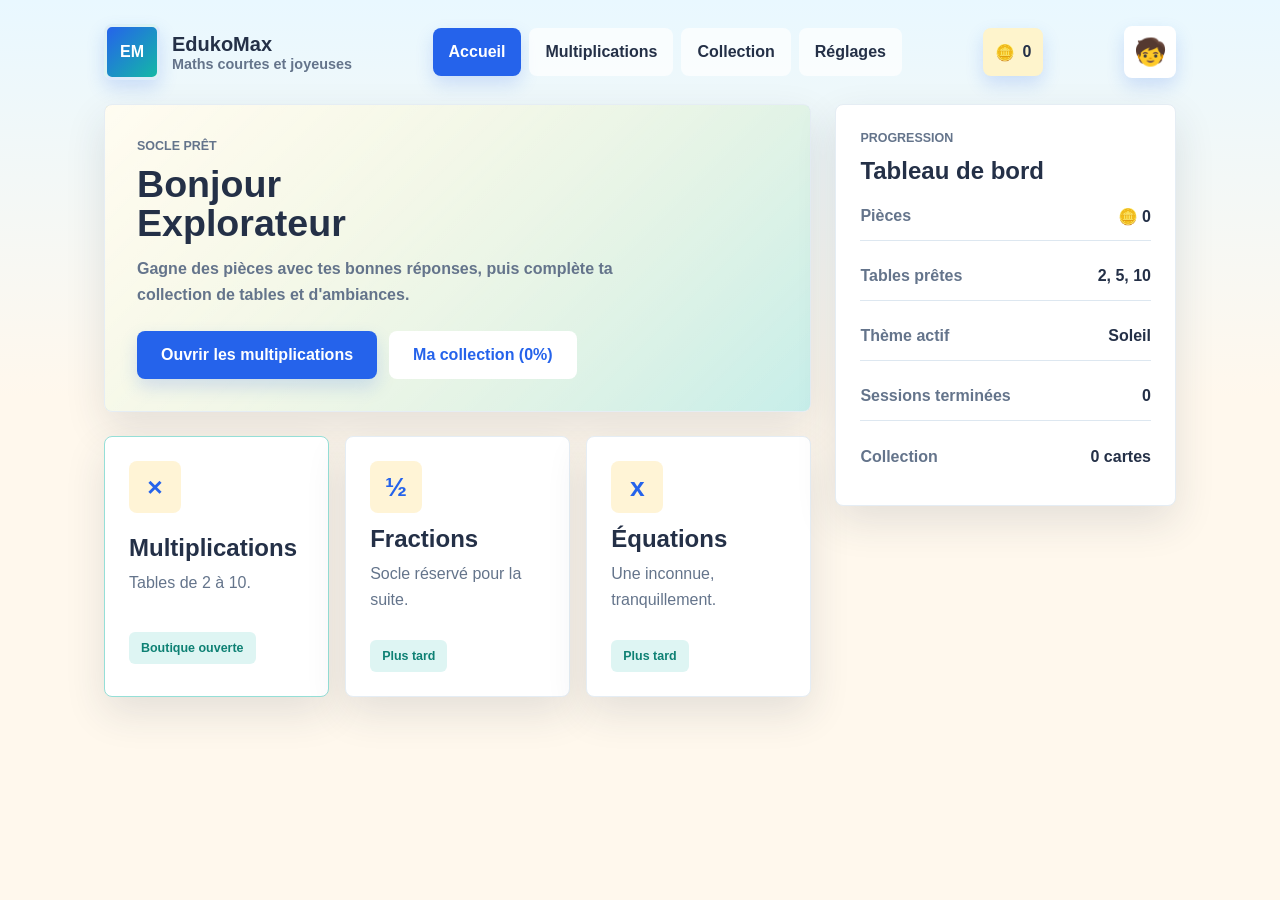
==== commit b2654c0f: "feat: enhance profile management and rewards system - Added profile management features including cr" ====
--- a/index.html
+++ b/index.html
@@ -20,7 +20,7 @@
     <a class="skip-link" href="#main-content">Aller au contenu</a>
     <div id="app" data-app-root>
       <main class="loading-shell" aria-live="polite">
-        <p>EdukoMax se pr&eacute;pare...</p>
+        <p>EdukoMax se prépare...</p>
       </main>
     </div>
     <script type="module">
@@ -40,13 +40,9 @@
         root.innerHTML = `
           <main class="loading-shell" aria-live="polite">
             <h1>Serveur local requis</h1>
-            <p>
-              Cette application utilise des modules JavaScript.<br>
-              Elle ne peut pas fonctionner en ouvrant directement le fichier.
-            </p>
-            <p>Lancez un serveur local, par&nbsp;exemple&nbsp;:</p>
+            <p>EdukoMax doit être lancé depuis un serveur local.</p>
             <pre><code>python -m http.server 8000</code></pre>
-            <p>Puis ouvrez <a href="http://127.0.0.1:8000/">http://127.0.0.1:8000/</a></p>
+            <p>Ouvre ensuite <a href="http://127.0.0.1:8000/">http://127.0.0.1:8000/</a></p>
           </main>
         `;
       }
@@ -60,7 +56,7 @@
 
         root.innerHTML = `
           <main class="loading-shell" aria-live="polite">
-            <p>EdukoMax n&rsquo;a pas pu d&eacute;marrer. V&eacute;rifiez votre serveur local et rechargez la page.</p>
+            <p>EdukoMax n'a pas pu démarrer. Vérifie le serveur local, puis recharge la page.</p>
           </main>
         `;
         console.error(error);
--- a/css/components.css
+++ b/css/components.css
@@ -173,10 +173,148 @@
   white-space: nowrap;
 }
 
+.coin-pill--header {
+  min-height: 48px;
+  padding: var(--space-2) var(--space-3);
+  background: color-mix(in srgb, var(--color-warning) 22%, white);
+}
+
+.coin-pill--large {
+  min-width: 144px;
+  justify-content: center;
+  font-size: var(--font-lg);
+}
+
+.coin-pill--bump {
+  animation: coin-pulse 520ms ease both;
+}
+
 .coin-pill span:first-child {
   color: var(--color-warning);
 }
 
+.profile-area {
+  position: relative;
+  flex: 0 0 auto;
+}
+
+.profile-trigger,
+.profile-delete {
+  display: grid;
+  place-items: center;
+  border: 0;
+  border-radius: var(--radius-md);
+  background: var(--color-surface);
+  color: var(--color-ink);
+  font-weight: 900;
+  box-shadow: var(--shadow-button);
+}
+
+.profile-trigger {
+  width: 52px;
+  height: 52px;
+  font-size: var(--font-xl);
+}
+
+.profile-delete {
+  width: 40px;
+  height: 40px;
+  color: var(--color-primary);
+  font-size: var(--font-lg);
+}
+
+.profile-popover {
+  position: absolute;
+  top: calc(100% + var(--space-3));
+  right: 0;
+  z-index: 20;
+  display: grid;
+  gap: var(--space-4);
+  width: min(92vw, 380px);
+  padding: var(--space-4);
+  border: 1px solid color-mix(in srgb, var(--color-line) 76%, white);
+  border-radius: var(--radius-md);
+  background: var(--color-surface);
+  box-shadow: 0 24px 70px rgba(32, 48, 74, 0.2);
+}
+
+.profile-section {
+  display: grid;
+  gap: var(--space-3);
+}
+
+.profile-list,
+.profile-form,
+.profile-create-box {
+  display: grid;
+  gap: var(--space-2);
+}
+
+.profile-create-box [hidden] {
+  display: none;
+}
+
+.profile-row {
+  display: grid;
+  grid-template-columns: minmax(0, 1fr) auto;
+  gap: var(--space-2);
+  align-items: center;
+}
+
+.profile-select {
+  display: grid;
+  grid-template-columns: auto minmax(0, 1fr) auto;
+  gap: var(--space-2);
+  align-items: center;
+  min-height: 52px;
+  padding: var(--space-2) var(--space-3);
+  border: 2px solid transparent;
+  border-radius: var(--radius-md);
+  background: var(--color-surface-soft);
+  color: var(--color-ink);
+  text-align: left;
+}
+
+.profile-row.is-active .profile-select {
+  border-color: var(--color-secondary);
+  background: color-mix(in srgb, var(--color-secondary) 12%, white);
+}
+
+.profile-select small {
+  color: var(--color-muted);
+  font-weight: 900;
+}
+
+.profile-form label {
+  display: grid;
+  gap: var(--space-1);
+  color: var(--color-muted);
+  font-weight: 900;
+}
+
+.profile-form input,
+.profile-form select {
+  min-height: 48px;
+  padding: var(--space-2) var(--space-3);
+  border: 2px solid var(--color-line);
+  border-radius: var(--radius-md);
+  background: var(--color-surface);
+  color: var(--color-ink);
+  font: inherit;
+  font-weight: 800;
+}
+
+.shop-message {
+  padding: var(--space-4);
+  border: 2px solid color-mix(in srgb, var(--color-secondary) 55%, white);
+  border-radius: var(--radius-md);
+  background: color-mix(in srgb, var(--color-secondary) 14%, white);
+  color: var(--color-ink);
+  font-weight: 900;
+  box-shadow: var(--shadow-soft);
+  animation: victory-pop 680ms ease both;
+}
+
 .shop-card {
   display: grid;
   align-content: start;
@@ -189,6 +327,12 @@
   border-color: color-mix(in srgb, var(--color-secondary) 52%, white);
 }
 
+.shop-card.is-locked {
+  background:
+    linear-gradient(135deg, rgba(255, 255, 255, 0.96), rgba(255, 255, 255, 0.84)),
+    linear-gradient(135deg, var(--color-primary), var(--color-warning));
+}
+
 .shop-card h3 {
   margin-bottom: var(--space-1);
 }
@@ -203,8 +347,8 @@
 
 .table-token {
   display: grid;
-  width: 52px;
-  height: 52px;
+  width: 60px;
+  height: 60px;
   place-items: center;
   border-radius: 50%;
   background: linear-gradient(135deg, var(--color-primary), var(--color-secondary));
@@ -518,7 +662,9 @@
   }
 
   .feedback-card--success,
-  .victory-burst {
+  .victory-burst,
+  .coin-pill--bump,
+  .shop-message {
     animation: none;
   }
 }
@@ -547,6 +693,21 @@
   }
 }
 
+@keyframes coin-pulse {
+  0% {
+    transform: scale(1);
+  }
+
+  45% {
+    transform: scale(1.12);
+    box-shadow: 0 12px 28px rgba(250, 204, 21, 0.34);
+  }
+
+  100% {
+    transform: scale(1);
+  }
+}
+
 @media (max-width: 620px) {
   .choice-grid {
     grid-template-columns: 1fr;
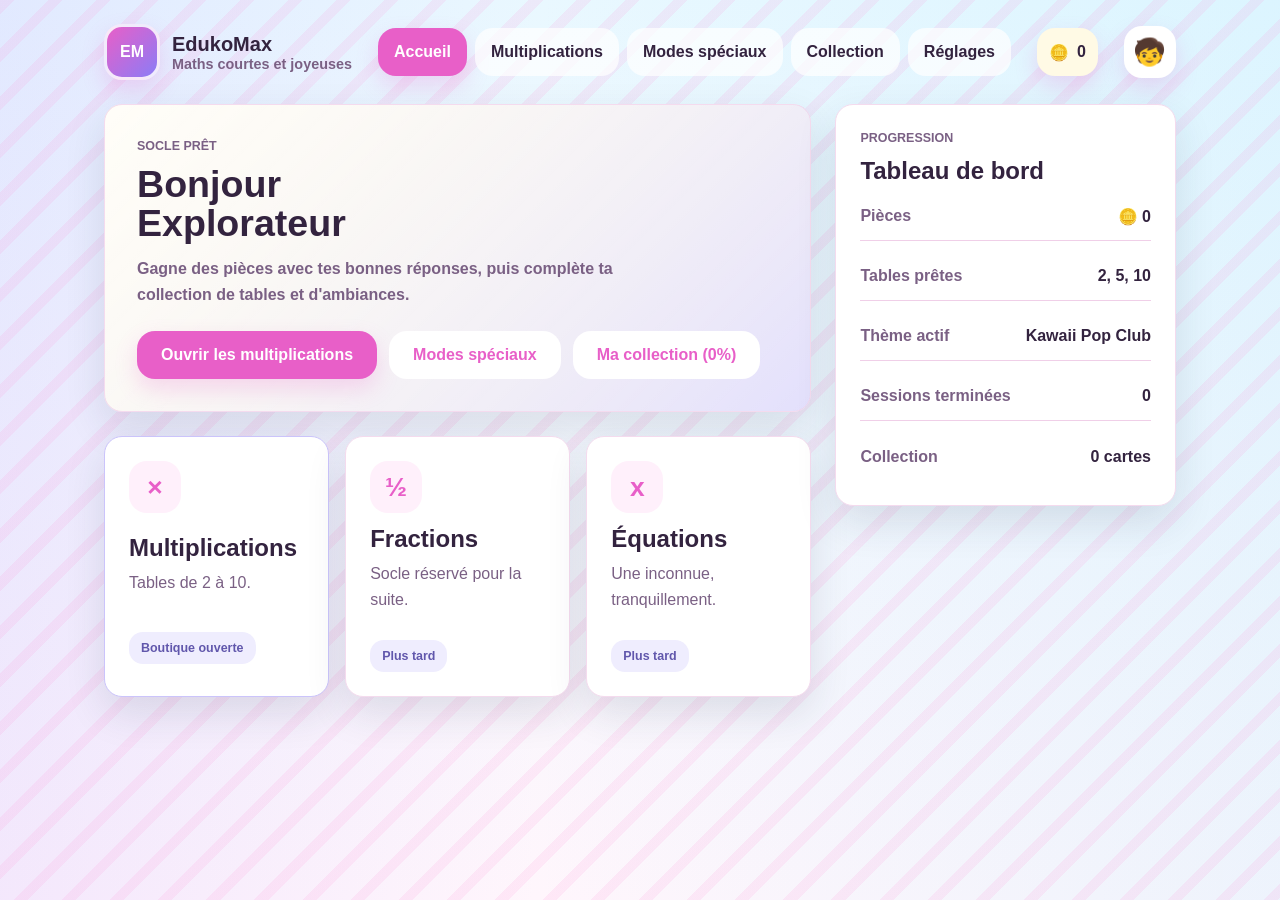
==== commit 0bdb7a94: "feat: add premium modes functionality with mode packs, sessions, and science review - Implemented mo" ====
--- a/index.html
+++ b/index.html
@@ -27,7 +27,7 @@
       if (location.protocol === "file:") {
         showFileProtocolNotice();
       } else {
-        import("./js/app.js").catch(showBootError);
+        import("./js/app.js?v=premium-modes-20260526").catch(showBootError);
       }
 
       function showFileProtocolNotice() {
--- a/css/base.css
+++ b/css/base.css
@@ -12,9 +12,7 @@
   min-height: 100vh;
   margin: 0;
   color: var(--color-ink);
-  background:
-    linear-gradient(180deg, var(--color-bg-strong) 0%, var(--color-bg) 44%),
-    var(--color-bg);
+  background: var(--theme-bg, linear-gradient(180deg, var(--color-bg-strong) 0%, var(--color-bg) 44%), var(--color-bg));
 }
 
 button,
--- a/css/layout.css
+++ b/css/layout.css
@@ -63,6 +63,14 @@
   align-items: start;
 }
 
+.premium-detail,
+.leaderboard-grid {
+  display: grid;
+  grid-template-columns: minmax(0, 1fr) minmax(260px, 0.42fr);
+  gap: var(--space-5);
+  align-items: start;
+}
+
 @media (max-width: 860px) {
   .app-shell {
     padding: var(--space-4);
@@ -71,7 +79,9 @@
   .topbar,
   .dashboard-grid,
   .settings-grid,
-  .session-grid {
+  .session-grid,
+  .premium-detail,
+  .leaderboard-grid {
     grid-template-columns: 1fr;
   }
 
--- a/css/components.css
+++ b/css/components.css
@@ -331,6 +331,18 @@
   background:
     linear-gradient(135deg, rgba(255, 255, 255, 0.96), rgba(255, 255, 255, 0.84)),
     linear-gradient(135deg, var(--color-primary), var(--color-warning));
+}
+
+.premium-pack-card {
+  min-height: 280px;
+  background:
+    linear-gradient(145deg, rgba(255, 255, 255, 0.95), rgba(255, 255, 255, 0.76)),
+    radial-gradient(circle at top right, var(--color-warning), transparent 34%),
+    linear-gradient(135deg, var(--color-primary), var(--color-secondary));
+}
+
+.premium-mode-card {
+  min-height: 224px;
 }
 
 .shop-card h3 {
@@ -456,7 +468,33 @@
   text-align: right;
 }
 
-.theme-button {
+.leaderboard-list {
+  display: grid;
+  gap: var(--space-3);
+  margin: var(--space-4) 0 0;
+  padding: 0;
+  list-style: none;
+}
+
+.leaderboard-list li {
+  display: grid;
+  grid-template-columns: minmax(0, 1fr) auto auto;
+  gap: var(--space-3);
+  align-items: center;
+  min-height: 48px;
+  padding: var(--space-2) var(--space-3);
+  border-radius: var(--radius-sm);
+  background: var(--color-surface-soft);
+  font-weight: 900;
+}
+
+.leaderboard-list small {
+  color: var(--color-muted);
+  font-weight: 900;
+}
+
+.theme-button,
+.theme-card {
   display: grid;
   gap: var(--space-2);
   min-height: 132px;
@@ -467,9 +505,61 @@
   text-align: left;
 }
 
-.theme-button.is-active {
+.theme-button.is-active,
+.theme-card.is-active {
   border-color: var(--color-primary);
   box-shadow: var(--shadow-button);
+}
+
+.theme-card {
+  position: relative;
+  overflow: hidden;
+  min-height: 250px;
+  border-radius: var(--radius-md);
+  background:
+    linear-gradient(145deg, rgba(255, 255, 255, 0.96), rgba(255, 255, 255, 0.78)),
+    linear-gradient(135deg, var(--swatch-a), var(--swatch-b), var(--swatch-c));
+}
+
+.theme-card.is-locked {
+  border-color: color-mix(in srgb, var(--swatch-b) 38%, white);
+}
+
+.theme-card h3 {
+  margin-bottom: var(--space-1);
+}
+
+.theme-preview {
+  display: grid;
+  grid-template-columns: 64px 1fr 1fr 1fr;
+  gap: var(--space-2);
+  align-items: center;
+}
+
+.theme-preview span {
+  display: grid;
+  width: 64px;
+  height: 64px;
+  place-items: center;
+  border-radius: 50%;
+  background: linear-gradient(135deg, var(--swatch-a), var(--swatch-b));
+  box-shadow: var(--shadow-button);
+  font-size: var(--font-xl);
+}
+
+.theme-preview i {
+  display: block;
+  height: 18px;
+  border-radius: 999px;
+  background: var(--swatch-c);
+}
+
+.theme-preview i:nth-child(3) {
+  background: var(--swatch-b);
+}
+
+.theme-preview i:nth-child(4) {
+  background: var(--swatch-d);
 }
 
 .theme-swatch {
--- a/css/themes.css
+++ b/css/themes.css
@@ -1,42 +1,139 @@
-:root,
-:root[data-theme="sunny"] {
-  --color-bg: #fff8ed;
+body,
+body[data-theme="kawaii-pop"] {
+  --color-bg: #fff6fc;
   --color-bg-strong: #e9f8ff;
   --color-surface: #ffffff;
-  --color-surface-soft: #fff4d6;
-  --color-ink: #243047;
-  --color-muted: #64748b;
-  --color-line: #dde7f0;
-  --color-primary: #2563eb;
-  --color-secondary: #14b8a6;
-  --color-accent: #f97316;
-  --color-warning: #facc15;
+  --color-surface-soft: #fff0fb;
+  --color-ink: #33233f;
+  --color-muted: #7a6084;
+  --color-line: #f0cfe8;
+  --color-primary: #e85fc8;
+  --color-secondary: #8b7cf6;
+  --color-accent: #38bdf8;
+  --color-warning: #fde68a;
+  --radius-md: 18px;
+  --radius-sm: 14px;
+  --shadow-button: 0 10px 22px rgba(232, 95, 200, 0.22);
+  --theme-bg:
+    repeating-linear-gradient(135deg, rgba(255, 143, 214, 0.14) 0 10px, transparent 10px 34px),
+    linear-gradient(90deg, rgba(185, 156, 255, 0.16), transparent 42%, rgba(159, 231, 255, 0.18)),
+    linear-gradient(180deg, var(--color-bg-strong), var(--color-bg));
 }
 
-:root[data-theme="ocean"] {
-  --color-bg: #effaf8;
-  --color-bg-strong: #dff4ff;
-  --color-surface: #ffffff;
-  --color-surface-soft: #e8fff9;
-  --color-ink: #19324a;
-  --color-muted: #557085;
-  --color-line: #cde7ef;
-  --color-primary: #0f76c9;
-  --color-secondary: #10b981;
-  --color-accent: #f59e0b;
+body[data-theme="cosmic-cats"] {
+  --color-bg: #f3f0ff;
+  --color-bg-strong: #dfe7ff;
+  --color-surface-soft: #f1edff;
+  --color-ink: #251b46;
+  --color-muted: #665889;
+  --color-line: #d7cbff;
+  --color-primary: #6d5dfc;
+  --color-secondary: #ff70c8;
+  --color-accent: #38bdf8;
   --color-warning: #fde047;
+  --theme-bg:
+    repeating-linear-gradient(45deg, rgba(253, 224, 71, 0.22) 0 3px, transparent 3px 28px),
+    linear-gradient(120deg, rgba(139, 92, 246, 0.18), transparent 44%, rgba(255, 112, 200, 0.18)),
+    linear-gradient(180deg, #dfe7ff, #f7f3ff);
 }
 
-:root[data-theme="berry"] {
-  --color-bg: #fff6fb;
-  --color-bg-strong: #f2f7ff;
-  --color-surface: #ffffff;
-  --color-surface-soft: #fff0f8;
-  --color-ink: #33243c;
-  --color-muted: #725f78;
-  --color-line: #ead8ee;
-  --color-primary: #c026d3;
-  --color-secondary: #22c55e;
-  --color-accent: #f97316;
+body[data-theme="kpop-studio"] {
+  --color-bg: #fff4fb;
+  --color-bg-strong: #eee7ff;
+  --color-surface-soft: #fff0fb;
+  --color-ink: #2f2143;
+  --color-muted: #705f84;
+  --color-line: #ead2f8;
+  --color-primary: #ec4899;
+  --color-secondary: #7c3aed;
+  --color-accent: #38bdf8;
+  --color-warning: #fde047;
+  --theme-bg:
+    linear-gradient(115deg, rgba(236, 72, 153, 0.14), transparent 35%),
+    linear-gradient(245deg, rgba(56, 189, 248, 0.16), transparent 38%),
+    linear-gradient(180deg, #f2eaff, #fff7fb);
+}
+
+body[data-theme="neon-unicorns"] {
+  --color-bg: #f8f3ff;
+  --color-bg-strong: #e7fbff;
+  --color-surface-soft: #f4ecff;
+  --color-ink: #2c1c4d;
+  --color-muted: #6d5c8f;
+  --color-line: #d9c9ff;
+  --color-primary: #a855f7;
+  --color-secondary: #ff5cbb;
+  --color-accent: #22d3ee;
+  --color-warning: #fde68a;
+  --theme-bg:
+    linear-gradient(120deg, rgba(255, 92, 187, 0.15), transparent 38%),
+    repeating-linear-gradient(90deg, rgba(103, 232, 249, 0.18) 0 8px, transparent 8px 32px),
+    linear-gradient(180deg, #e7fbff, #fbf5ff);
+}
+
+body[data-theme="squishy-planet"] {
+  --color-bg: #fff8f1;
+  --color-bg-strong: #e9fff4;
+  --color-surface-soft: #fff1f7;
+  --color-ink: #3c2c38;
+  --color-muted: #7a6874;
+  --color-line: #f4d4df;
+  --color-primary: #ff7ab6;
+  --color-secondary: #34d399;
+  --color-accent: #60a5fa;
+  --color-warning: #fde68a;
+  --radius-md: 24px;
+  --radius-sm: 18px;
+  --theme-bg:
+    repeating-linear-gradient(145deg, rgba(255, 179, 217, 0.2) 0 14px, transparent 14px 42px),
+    linear-gradient(110deg, rgba(184, 247, 212, 0.34), transparent 50%, rgba(189, 224, 255, 0.3)),
+    linear-gradient(180deg, #effff7, #fff8f1);
+}
+
+body[data-theme="magic-charms"] {
+  --color-bg: #fff9fb;
+  --color-bg-strong: #ecfffb;
+  --color-surface-soft: #fff1f8;
+  --color-ink: #37283a;
+  --color-muted: #74637a;
+  --color-line: #ead7e7;
+  --color-primary: #db5fb5;
+  --color-secondary: #18b9ac;
+  --color-accent: #d8a928;
+  --color-warning: #f8d66d;
+  --theme-bg:
+    linear-gradient(135deg, rgba(248, 214, 109, 0.2), transparent 35%),
+    linear-gradient(180deg, #ecfffb, #fff8fb);
+}
+
+body[data-theme="sticker-workshop"] {
+  --color-bg: #fffaf0;
+  --color-bg-strong: #eff6ff;
+  --color-surface-soft: #fff4d6;
+  --color-ink: #2d3348;
+  --color-muted: #647085;
+  --color-line: #e5d7b8;
+  --color-primary: #f257a2;
+  --color-secondary: #3b82f6;
+  --color-accent: #22c55e;
   --color-warning: #facc15;
+  --theme-bg:
+    linear-gradient(90deg, rgba(250, 204, 21, 0.2) 0 12px, transparent 12px 24px),
+    linear-gradient(180deg, #eff6ff, #fffaf0);
 }
+
+body[data-theme="magic-bakery"] {
+  --color-bg: #fff9ef;
+  --color-bg-strong: #fff0f2;
+  --color-surface-soft: #fff0dd;
+  --color-ink: #3d2d2b;
+  --color-muted: #79645f;
+  --color-line: #ead9c7;
+  --color-primary: #ec6f91;
+  --color-secondary: #4dbb8a;
+  --color-accent: #b08968;
+  --color-warning: #ffd166;
+  --theme-bg:
+    repeating-linear-gradient(135deg, rgba(255, 209, 102, 0.18) 0 12px, transparent 12px 34px),
+    linear-gradient(180deg, #fff0f2, #fff9ef);
+}
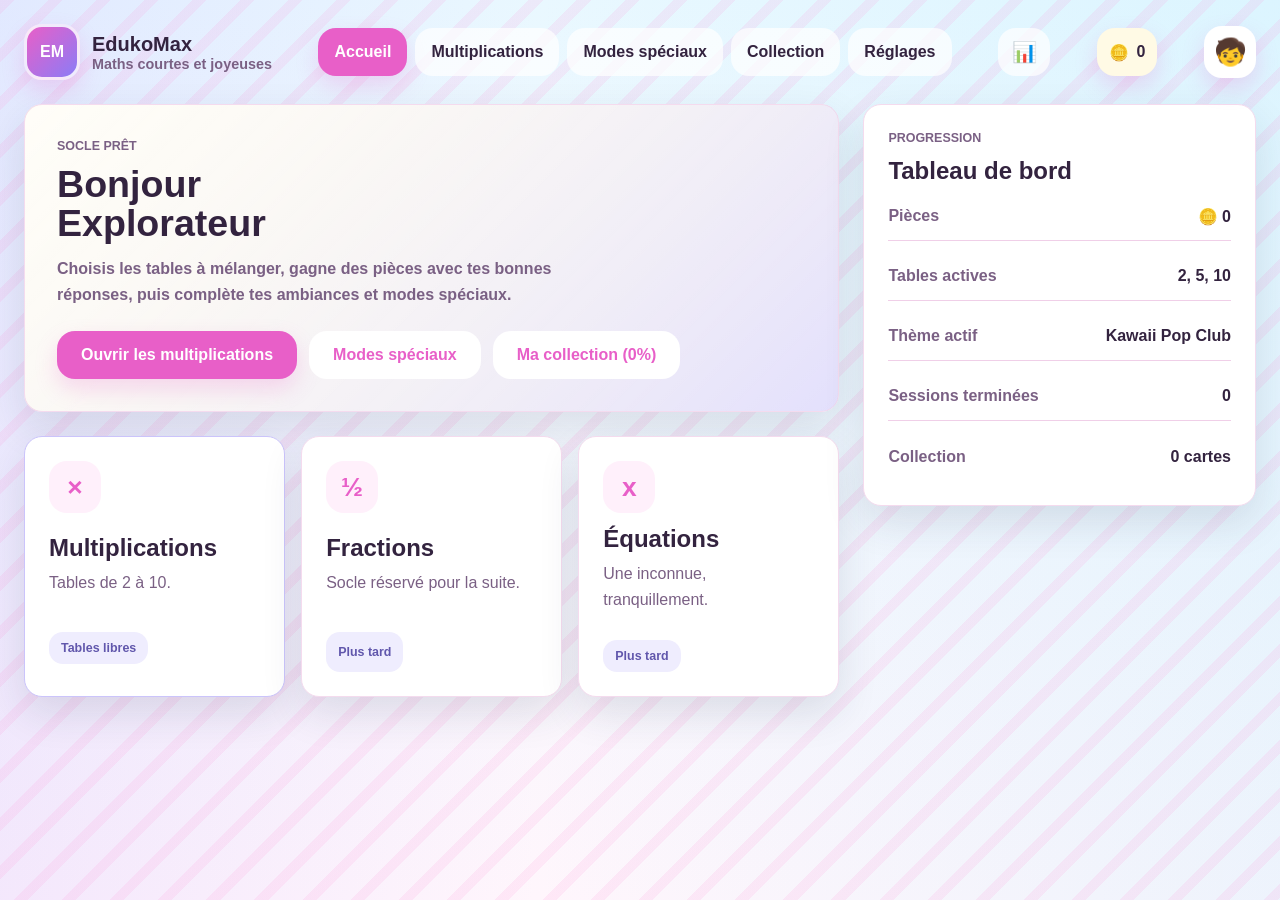
==== commit d62a77ff: "feat: implement spaced repetition engine and magic bracelets game mode - Added spaced repetition eng" ====
--- a/index.html
+++ b/index.html
@@ -9,12 +9,12 @@
     >
     <title>EdukoMax</title>
     <link rel="icon" href="data:,">
-    <link rel="stylesheet" href="./css/tokens.css">
-    <link rel="stylesheet" href="./css/base.css">
-    <link rel="stylesheet" href="./css/layout.css">
-    <link rel="stylesheet" href="./css/components.css">
-    <link rel="stylesheet" href="./css/collection.css">
-    <link rel="stylesheet" href="./css/themes.css">
+    <link rel="stylesheet" href="./css/tokens.css?v=magic-bracelets-20260527">
+    <link rel="stylesheet" href="./css/base.css?v=magic-bracelets-20260527">
+    <link rel="stylesheet" href="./css/layout.css?v=magic-bracelets-20260527">
+    <link rel="stylesheet" href="./css/components.css?v=magic-bracelets-20260527">
+    <link rel="stylesheet" href="./css/collection.css?v=magic-bracelets-20260527">
+    <link rel="stylesheet" href="./css/themes.css?v=magic-bracelets-20260527">
   </head>
   <body>
     <a class="skip-link" href="#main-content">Aller au contenu</a>
@@ -27,7 +27,7 @@
       if (location.protocol === "file:") {
         showFileProtocolNotice();
       } else {
-        import("./js/app.js?v=premium-modes-20260526").catch(showBootError);
+        import("./js/app.js?v=magic-bracelets-20260527").catch(showBootError);
       }
 
       function showFileProtocolNotice() {
--- a/css/layout.css
+++ b/css/layout.css
@@ -1,5 +1,5 @@
 .app-shell {
-  width: min(1120px, 100%);
+  width: min(1440px, 100%);
   min-height: 100vh;
   margin: 0 auto;
   padding: var(--space-5);
@@ -45,6 +45,18 @@
   gap: var(--space-4);
 }
 
+.mode-mini-grid {
+  display: grid;
+  grid-template-columns: repeat(3, minmax(0, 1fr));
+  gap: var(--space-3);
+}
+
+.table-tile-grid {
+  display: grid;
+  grid-template-columns: repeat(5, minmax(0, 1fr));
+  gap: var(--space-3);
+}
+
 .shop-grid--tables {
   grid-template-columns: repeat(4, minmax(0, 1fr));
 }
@@ -64,7 +76,8 @@
 }
 
 .premium-detail,
-.leaderboard-grid {
+.leaderboard-grid,
+.coach-fact-grid {
   display: grid;
   grid-template-columns: minmax(0, 1fr) minmax(260px, 0.42fr);
   gap: var(--space-5);
@@ -81,7 +94,8 @@
   .settings-grid,
   .session-grid,
   .premium-detail,
-  .leaderboard-grid {
+  .leaderboard-grid,
+  .coach-fact-grid {
     grid-template-columns: 1fr;
   }
 
@@ -103,4 +117,22 @@
   .shop-grid--tables {
     grid-template-columns: 1fr;
   }
+
+  .mode-mini-grid {
+    grid-template-columns: repeat(2, minmax(0, 1fr));
+  }
+
+  .table-tile-grid {
+    grid-template-columns: repeat(3, minmax(0, 1fr));
+  }
 }
+
+@media (max-width: 620px) {
+  .mode-mini-grid {
+    grid-template-columns: 1fr;
+  }
+
+  .table-tile-grid {
+    grid-template-columns: repeat(2, minmax(0, 1fr));
+  }
+}
--- a/css/components.css
+++ b/css/components.css
@@ -52,6 +52,13 @@
   padding: var(--space-3) var(--space-4);
   background: rgba(255, 255, 255, 0.72);
   color: var(--color-ink);
+}
+
+.icon-nav-button {
+  width: 52px;
+  min-width: 52px;
+  padding: 0;
+  font-size: var(--font-lg);
 }
 
 .nav-button.is-active,
@@ -83,6 +90,9 @@
 .nav-button:hover,
 .button:hover,
 button.subject-card:hover,
+.table-toggle-card:hover,
+.mode-mini-card:hover,
+.table-number-tile:hover,
 .theme-button:hover {
   transform: translateY(-1px);
 }
@@ -193,6 +203,40 @@
   color: var(--color-warning);
 }
 
+.coin-bonus-panel {
+  display: grid;
+  gap: var(--space-3);
+  min-width: min(100%, 280px);
+}
+
+.table-bonus-card {
+  display: grid;
+  gap: var(--space-1);
+  padding: var(--space-4);
+  border: 2px solid color-mix(in srgb, var(--color-warning) 55%, white);
+  border-radius: var(--radius-md);
+  background:
+    linear-gradient(135deg, rgba(255, 255, 255, 0.92), rgba(255, 255, 255, 0.78)),
+    linear-gradient(135deg, var(--color-warning), var(--color-secondary));
+  color: var(--color-ink);
+  box-shadow: var(--shadow-soft);
+}
+
+.table-bonus-card strong {
+  color: var(--color-primary);
+  font-size: var(--font-xl);
+  line-height: 1;
+}
+
+.table-bonus-card span {
+  color: var(--color-muted);
+  font-weight: 900;
+}
+
+.table-bonus-card__label {
+  color: var(--color-ink) !important;
+}
+
 .profile-area {
   position: relative;
   flex: 0 0 auto;
@@ -353,8 +397,90 @@
   color: var(--color-muted);
 }
 
+.mode-mini-card {
+  display: grid;
+  grid-template-columns: 56px minmax(0, 1fr) auto;
+  gap: var(--space-3);
+  align-items: center;
+  min-height: 104px;
+  padding: var(--space-3);
+  border: 2px solid color-mix(in srgb, var(--color-secondary) 34%, white);
+  border-radius: var(--radius-md);
+  background:
+    radial-gradient(circle at top left, color-mix(in srgb, var(--color-warning) 22%, transparent), transparent 42%),
+    var(--color-surface);
+  box-shadow: var(--shadow-soft);
+  transition:
+    transform var(--transition-fast),
+    box-shadow var(--transition-fast),
+    border-color var(--transition-fast);
+}
+
+.mode-mini-card:hover {
+  border-color: var(--color-secondary);
+  box-shadow: 0 16px 34px rgba(32, 48, 74, 0.16);
+}
+
+.mode-mini-card__icon {
+  display: grid;
+  width: 52px;
+  height: 52px;
+  place-items: center;
+  border-radius: 18px;
+  background: linear-gradient(135deg, var(--color-primary), var(--color-secondary));
+  color: var(--color-primary-ink);
+  font-size: var(--font-xl);
+  font-weight: 900;
+  box-shadow: var(--shadow-button);
+}
+
+.mode-mini-card__copy {
+  min-width: 0;
+}
+
+.mode-mini-card h3 {
+  margin: 0;
+  font-size: var(--font-md);
+}
+
+.mode-mini-card p {
+  margin: 0;
+  color: var(--color-muted);
+  font-size: var(--font-xs);
+  font-weight: 900;
+}
+
 .table-card {
   min-height: 212px;
+}
+
+button.shop-card {
+  color: var(--color-ink);
+  font: inherit;
+  text-align: left;
+  cursor: pointer;
+}
+
+.table-toggle-card {
+  transition:
+    transform var(--transition-fast),
+    box-shadow var(--transition-fast),
+    opacity var(--transition-fast);
+}
+
+.table-toggle-card.is-muted {
+  border-style: dashed;
+  opacity: 0.72;
+  background: color-mix(in srgb, var(--color-surface) 72%, var(--color-line));
+}
+
+.table-toggle-card.is-selected .table-token {
+  box-shadow: 0 10px 24px color-mix(in srgb, var(--color-secondary) 36%, transparent);
+}
+
+.table-toggle-card:focus-visible {
+  outline: 4px solid color-mix(in srgb, var(--color-primary) 42%, white);
+  outline-offset: 3px;
 }
 
 .table-token {
@@ -373,6 +499,106 @@
   min-height: 24px;
   color: var(--color-muted);
   font-weight: 900;
+}
+
+.table-number-tile {
+  position: relative;
+  display: grid;
+  gap: var(--space-1);
+  min-height: 178px;
+  padding: var(--space-3);
+  border: 3px solid transparent;
+  border-radius: var(--radius-md);
+  color: var(--color-ink);
+  font: inherit;
+  text-align: center;
+  cursor: pointer;
+  box-shadow: var(--shadow-soft);
+  transition:
+    transform var(--transition-fast),
+    box-shadow var(--transition-fast),
+    filter var(--transition-fast);
+  animation: toggle-pop 320ms ease both;
+}
+
+.table-number-tile.is-selected {
+  border-color: color-mix(in srgb, var(--color-secondary) 68%, white);
+  background:
+    radial-gradient(circle at 84% 16%, rgba(255, 255, 255, 0.42), transparent 28%),
+    linear-gradient(135deg, var(--color-primary), var(--color-secondary));
+  color: white;
+}
+
+.table-number-tile.is-muted {
+  border-color: color-mix(in srgb, var(--color-muted) 38%, white);
+  background:
+    radial-gradient(circle at 84% 16%, color-mix(in srgb, var(--color-warning) 20%, transparent), transparent 30%),
+    color-mix(in srgb, var(--color-surface) 70%, var(--color-line));
+  color: color-mix(in srgb, var(--color-ink) 72%, white);
+}
+
+.table-number-tile:hover {
+  box-shadow: 0 18px 42px rgba(32, 48, 74, 0.18);
+}
+
+.table-number-tile:hover .table-number {
+  transform: rotate(-2deg) scale(1.06);
+}
+
+.table-number-tile:active {
+  transform: translateY(1px) scale(0.98);
+}
+
+.table-number-tile:focus-visible {
+  outline: 4px solid color-mix(in srgb, var(--color-warning) 58%, white);
+  outline-offset: 3px;
+}
+
+.table-state-badge {
+  position: absolute;
+  top: var(--space-2);
+  right: var(--space-2);
+  min-width: 46px;
+  padding: 4px 8px;
+  border-radius: 999px;
+  background: rgba(255, 255, 255, 0.92);
+  color: var(--color-primary);
+  font-size: var(--font-xs);
+  font-weight: 900;
+  box-shadow: var(--shadow-soft);
+}
+
+.table-number-tile.is-muted .table-state-badge {
+  background: color-mix(in srgb, var(--color-line) 72%, white);
+  color: var(--color-muted);
+}
+
+.table-world-emoji {
+  font-size: var(--font-lg);
+  line-height: 1;
+}
+
+.table-number {
+  display: block;
+  font-size: clamp(3rem, 7vw, 4.8rem);
+  font-weight: 900;
+  line-height: 0.9;
+  transition: transform var(--transition-fast);
+}
+
+.table-state-text,
+.table-mini-progress {
+  font-weight: 900;
+}
+
+.table-state-text {
+  font-size: var(--font-md);
+}
+
+.table-mini-progress {
+  color: inherit;
+  font-size: var(--font-xs);
+  opacity: 0.9;
 }
 
 .panel h2,
@@ -493,6 +719,133 @@
   font-weight: 900;
 }
 
+.fact-chip-grid {
+  display: flex;
+  flex-wrap: wrap;
+  gap: var(--space-2);
+  margin-top: var(--space-4);
+}
+
+.fact-chip {
+  display: inline-grid;
+  gap: 2px;
+  min-width: 92px;
+  padding: var(--space-2) var(--space-3);
+  border-radius: var(--radius-sm);
+  background: var(--color-surface-soft);
+  color: var(--color-ink);
+  box-shadow: var(--shadow-soft);
+}
+
+.fact-chip small {
+  color: var(--color-muted);
+  font-weight: 900;
+}
+
+.fact-chip--struggling {
+  background: color-mix(in srgb, var(--color-primary) 16%, white);
+}
+
+.fact-chip--hesitating {
+  background: color-mix(in srgb, var(--color-warning) 30%, white);
+}
+
+.app-notice {
+  margin-bottom: var(--space-4);
+}
+
+.teacher-summary-grid {
+  display: grid;
+  grid-template-columns: repeat(6, minmax(0, 1fr));
+  gap: var(--space-3);
+}
+
+.teacher-summary-card {
+  min-height: 108px;
+}
+
+.teacher-summary-card span {
+  color: var(--color-muted);
+  font-weight: 900;
+}
+
+.teacher-summary-card strong {
+  display: block;
+  margin-top: var(--space-2);
+  color: var(--color-primary);
+  font-size: var(--font-xl);
+}
+
+.teacher-filter-row {
+  display: flex;
+  flex-wrap: wrap;
+  gap: var(--space-2);
+}
+
+.teacher-table-wrap {
+  overflow-x: auto;
+  border-radius: var(--radius-md);
+  border: 1px solid var(--color-line);
+}
+
+.teacher-table {
+  width: 100%;
+  min-width: 1180px;
+  border-collapse: collapse;
+  background: var(--color-surface);
+}
+
+.teacher-table th,
+.teacher-table td {
+  padding: var(--space-2) var(--space-3);
+  border-bottom: 1px solid var(--color-line);
+  text-align: left;
+  vertical-align: top;
+  font-weight: 800;
+}
+
+.teacher-table thead th {
+  position: sticky;
+  top: 0;
+  z-index: 1;
+  background: var(--color-surface-soft);
+  color: var(--color-muted);
+  font-size: var(--font-xs);
+  text-transform: uppercase;
+}
+
+.memory-badge {
+  display: inline-flex;
+  padding: var(--space-1) var(--space-2);
+  border-radius: var(--radius-sm);
+  background: var(--color-surface-soft);
+  color: var(--color-ink);
+  font-weight: 900;
+  white-space: nowrap;
+}
+
+.memory-badge--fragile {
+  background: color-mix(in srgb, var(--color-primary) 18%, white);
+}
+
+.memory-badge--review {
+  background: color-mix(in srgb, var(--color-warning) 36%, white);
+}
+
+.memory-badge--mastered {
+  background: color-mix(in srgb, var(--color-secondary) 18%, white);
+}
+
+.teacher-coach-panel .coach-fact-grid {
+  margin-top: var(--space-4);
+}
+
+.coach-fact-panel {
+  padding: var(--space-4);
+  border-radius: var(--radius-md);
+  background: var(--color-surface-soft);
+}
+
 .theme-button,
 .theme-card {
   display: grid;
@@ -743,10 +1096,138 @@
   background: var(--color-accent);
 }
 
+.magic-bracelets {
+  display: grid;
+  gap: var(--space-4);
+}
+
+.bracelet-order-card {
+  display: grid;
+  grid-template-columns: 76px minmax(0, 1fr);
+  gap: var(--space-4);
+  align-items: center;
+  padding: var(--space-4);
+  border: 2px solid color-mix(in srgb, var(--color-primary) 44%, white);
+  border-radius: 28px;
+  background:
+    radial-gradient(circle at 12% 14%, color-mix(in srgb, var(--color-warning) 32%, transparent), transparent 32%),
+    linear-gradient(135deg, color-mix(in srgb, var(--color-primary) 14%, white), color-mix(in srgb, var(--color-secondary) 18%, white));
+}
+
+.bracelet-order-card h2 {
+  margin-bottom: var(--space-1);
+  font-size: var(--font-xl);
+}
+
+.bracelet-workshop {
+  display: grid;
+  gap: var(--space-3);
+  padding: var(--space-4);
+  border-radius: 30px;
+  background:
+    linear-gradient(135deg, rgba(255, 255, 255, 0.88), rgba(255, 255, 255, 0.66)),
+    radial-gradient(circle at top right, color-mix(in srgb, var(--color-secondary) 34%, transparent), transparent 34%);
+  box-shadow: inset 0 0 0 2px color-mix(in srgb, var(--color-secondary) 20%, white);
+}
+
+.bracelet-row {
+  display: flex;
+  flex-wrap: wrap;
+  gap: var(--space-2);
+}
+
+.bracelet-slot {
+  display: inline-flex;
+  min-width: 76px;
+  min-height: 54px;
+  align-items: center;
+  justify-content: center;
+  gap: 4px;
+  padding: var(--space-2);
+  border: 3px dashed color-mix(in srgb, var(--color-primary) 54%, white);
+  border-radius: 999px;
+  background: rgba(255, 255, 255, 0.78);
+  color: var(--color-primary);
+  font-weight: 900;
+}
+
+.bracelet-slot--filled {
+  border-style: solid;
+  background: linear-gradient(135deg, #fff2fb, #e8fbff);
+  animation: bracelet-fill 520ms ease both;
+}
+
+.bracelet-slot i {
+  width: 10px;
+  height: 10px;
+  border-radius: 50%;
+  background: linear-gradient(135deg, var(--color-primary), var(--color-warning));
+  box-shadow: 0 0 0 2px rgba(255, 255, 255, 0.72);
+}
+
+.pearl-lot-grid {
+  display: grid;
+  grid-template-columns: repeat(2, minmax(0, 1fr));
+  gap: var(--space-3);
+}
+
+.pearl-lot {
+  display: grid;
+  gap: var(--space-1);
+  min-height: 84px;
+  place-items: center;
+  border: 3px solid color-mix(in srgb, var(--color-primary) 38%, white);
+  border-radius: 26px;
+  background:
+    radial-gradient(circle at top left, rgba(255, 255, 255, 0.92), transparent 42%),
+    linear-gradient(135deg, var(--color-surface), color-mix(in srgb, var(--color-warning) 18%, white));
+  color: var(--color-ink);
+  box-shadow: var(--shadow-button);
+  font-size: var(--font-lg);
+  transition: transform var(--transition-fast), box-shadow var(--transition-fast);
+}
+
+.pearl-lot:hover,
+.pearl-lot:focus-visible {
+  transform: translateY(-4px) rotate(-1deg);
+  box-shadow: 0 18px 36px rgba(32, 48, 74, 0.18);
+}
+
+.charm-reward {
+  display: grid;
+  width: 64px;
+  height: 64px;
+  place-items: center;
+  border-radius: 24px;
+  background: linear-gradient(135deg, var(--color-primary), var(--color-secondary));
+  box-shadow: var(--shadow-button);
+  color: var(--color-primary-ink);
+  font-size: var(--font-xl);
+}
+
+.bracelet-success-sparkle {
+  position: relative;
+  overflow: hidden;
+}
+
+.bracelet-success-sparkle::after {
+  position: absolute;
+  inset: -30%;
+  background: radial-gradient(circle, rgba(255, 255, 255, 0.9) 0 8%, transparent 10% 100%);
+  background-size: 54px 54px;
+  content: "";
+  opacity: 0.5;
+  animation: sparkle-drift 900ms ease both;
+}
+
 @media (prefers-reduced-motion: reduce) {
   .nav-button:hover,
   .button:hover,
   button.subject-card:hover,
+  .table-toggle-card:hover,
+  .mode-mini-card:hover,
+  .table-number-tile:hover,
+  .table-number-tile:hover .table-number,
   .theme-button:hover {
     transform: none;
   }
@@ -754,8 +1235,16 @@
   .feedback-card--success,
   .victory-burst,
   .coin-pill--bump,
-  .shop-message {
+  .table-number-tile,
+  .shop-message,
+  .bracelet-slot--filled,
+  .bracelet-success-sparkle::after {
     animation: none;
+  }
+
+  .pearl-lot:hover,
+  .pearl-lot:focus-visible {
+    transform: none;
   }
 }
 
@@ -783,6 +1272,30 @@
   }
 }
 
+@keyframes bracelet-fill {
+  0% {
+    transform: scale(0.92);
+  }
+
+  60% {
+    transform: scale(1.07);
+  }
+
+  100% {
+    transform: scale(1);
+  }
+}
+
+@keyframes sparkle-drift {
+  0% {
+    transform: translateX(-18%) rotate(-8deg);
+  }
+
+  100% {
+    transform: translateX(12%) rotate(4deg);
+  }
+}
+
 @keyframes coin-pulse {
   0% {
     transform: scale(1);
@@ -798,7 +1311,25 @@
   }
 }
 
+@keyframes toggle-pop {
+  0% {
+    transform: scale(0.96);
+  }
+
+  58% {
+    transform: scale(1.025);
+  }
+
+  100% {
+    transform: scale(1);
+  }
+}
+
 @media (max-width: 620px) {
+  .teacher-summary-grid {
+    grid-template-columns: repeat(2, minmax(0, 1fr));
+  }
+
   .choice-grid {
     grid-template-columns: 1fr;
   }
@@ -814,4 +1345,17 @@
   .shop-hero {
     display: grid;
   }
-}
+
+  .mode-mini-card {
+    grid-template-columns: 52px minmax(0, 1fr);
+  }
+
+  .mode-mini-card .button {
+    grid-column: 1 / -1;
+    width: 100%;
+  }
+
+  .table-number-tile {
+    min-height: 156px;
+  }
+}
--- a/css/collection.css
+++ b/css/collection.css
@@ -1,6 +1,7 @@
 /* Collection screen */
 .collection-screen {
-  max-width: 900px;
+  width: 100%;
+  max-width: 1360px;
   margin: 0 auto;
   padding: var(--space-5);
 }
@@ -49,6 +50,34 @@
   margin-bottom: var(--space-5);
 }
 
+.collection-help {
+  margin-bottom: var(--space-5);
+  padding: var(--space-4);
+  border: 2px solid color-mix(in srgb, var(--color-secondary) 34%, white);
+  border-radius: var(--radius-md);
+  background:
+    linear-gradient(135deg, rgba(255, 255, 255, 0.94), rgba(255, 255, 255, 0.78)),
+    linear-gradient(135deg, var(--color-warning), var(--color-secondary));
+  box-shadow: var(--shadow-soft);
+}
+
+.collection-help h2 {
+  margin-bottom: var(--space-2);
+}
+
+.collection-help p,
+.collection-help li {
+  color: var(--color-muted);
+  font-weight: 800;
+}
+
+.collection-help ul {
+  display: grid;
+  gap: var(--space-2);
+  margin: var(--space-3) 0 0;
+  padding-left: var(--space-5);
+}
+
 .collection-filter {
   display: flex;
   flex-direction: column;
@@ -84,12 +113,12 @@
 /* Card grid */
 .collection-grid {
   display: grid;
-  grid-template-columns: repeat(auto-fill, minmax(140px, 1fr));
+  grid-template-columns: repeat(auto-fill, minmax(160px, 1fr));
   gap: var(--space-3);
 }
 
 .collection-grid--badges {
-  grid-template-columns: repeat(auto-fill, minmax(120px, 1fr));
+  grid-template-columns: repeat(auto-fill, minmax(150px, 1fr));
 }
 
 .collection-empty {
@@ -187,6 +216,18 @@
   color: #fff;
 }
 
+.collectible-card--max {
+  border-color: #ec4899;
+  background:
+    radial-gradient(circle at top right, rgba(250, 204, 21, 0.38), transparent 36%),
+    linear-gradient(180deg, var(--color-surface) 48%, #fdf2f8);
+}
+
+.collectible-card--max .collectible-card__rarity {
+  background: linear-gradient(135deg, #ec4899, #8b5cf6);
+  color: #fff;
+}
+
 /* Locked state */
 .collectible-card--locked {
   opacity: 0.6;
@@ -282,6 +323,41 @@
   text-align: center;
 }
 
+.reward-reveal__cover {
+  display: grid;
+  gap: var(--space-2);
+  place-items: center;
+  min-height: 148px;
+  cursor: pointer;
+  list-style: none;
+}
+
+.reward-reveal__cover::-webkit-details-marker {
+  display: none;
+}
+
+.reward-reveal__gift {
+  display: grid;
+  width: 72px;
+  height: 72px;
+  place-items: center;
+  border-radius: 50%;
+  background: var(--color-warning);
+  box-shadow: var(--shadow-button);
+  font-size: var(--font-xxl);
+  animation: card-appear 0.5s ease-out;
+}
+
+.reward-reveal__hint {
+  color: var(--color-muted);
+  font-weight: 800;
+}
+
+.reward-reveal[open] .reward-reveal__cover {
+  min-height: auto;
+  padding-bottom: var(--space-3);
+}
+
 .reward-reveal__title {
   font-size: var(--font-lg);
   margin-bottom: var(--space-3);
@@ -309,6 +385,7 @@
 }
 
 @media (prefers-reduced-motion: reduce) {
+  .reward-reveal__gift,
   .reward-reveal__item {
     animation: none;
   }
@@ -324,6 +401,13 @@
 
 .reward-reveal__item--mastery {
   border-color: #eab308;
+}
+
+.reward-reveal__item--max {
+  border-color: #ec4899;
+  background:
+    radial-gradient(circle at top right, rgba(250, 204, 21, 0.32), transparent 40%),
+    var(--color-surface);
 }
 
 .reward-reveal__item--badge {
@@ -400,6 +484,13 @@
   border-color: #eab308;
 }
 
+.showcase__card--max {
+  border-color: #ec4899;
+  background:
+    radial-gradient(circle at top right, rgba(250, 204, 21, 0.3), transparent 40%),
+    var(--color-surface);
+}
+
 /* Motivation message */
 .collection-motivation {
   text-align: center;
